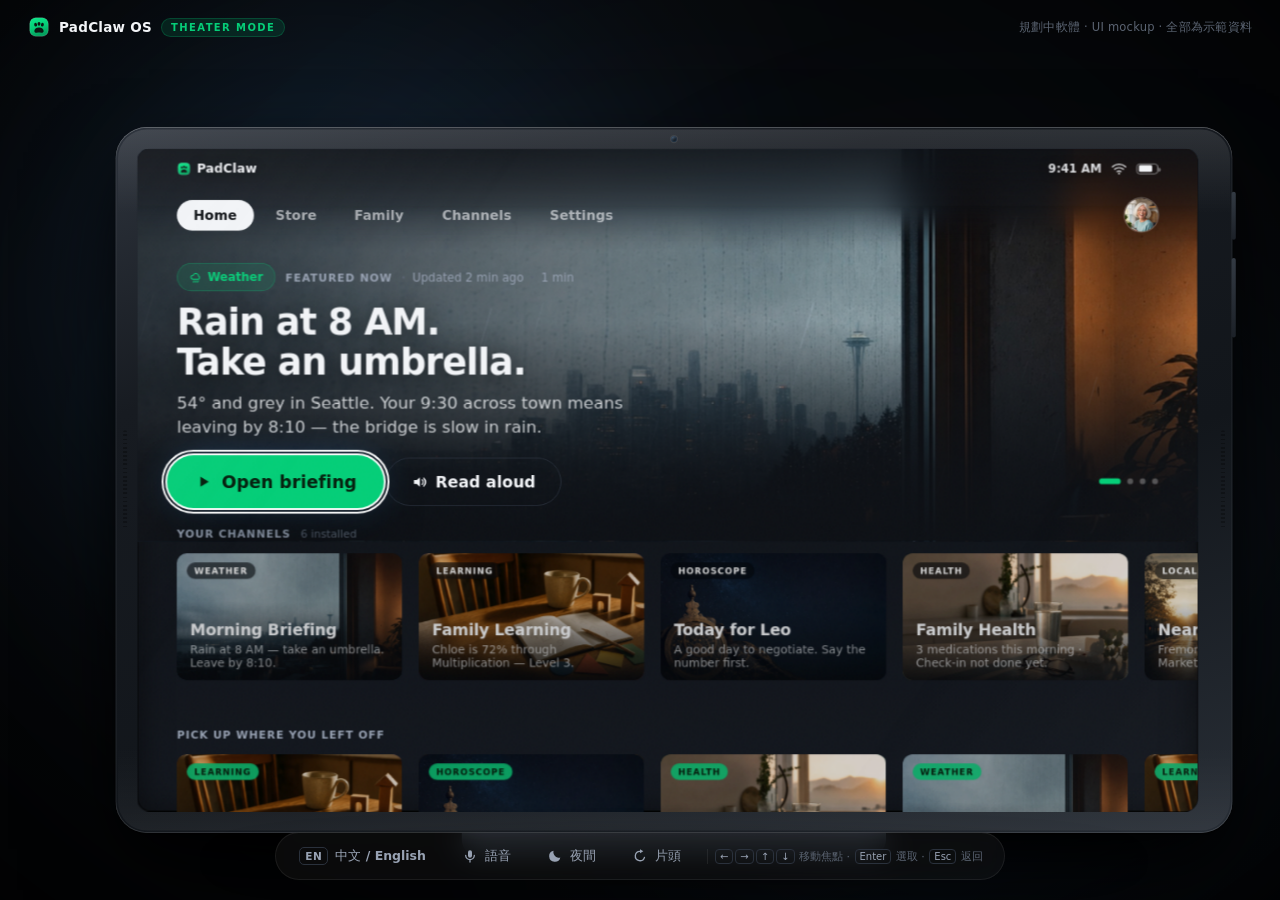
==== theater/index.html @ 5615ad12 "Add PadClaw OS theater-mode interactive demo (theater/) Tablet-framed device UI demo for the campaig" ====
<!DOCTYPE html>
<html lang="zh-Hant">
<head>
<meta charset="utf-8">
<meta name="viewport" content="width=device-width, initial-scale=1">
<title>PadClaw OS — Theater Mode 平板顯示劇院</title>
<meta name="description" content="PadClaw 平板顯示劇院：Netflix / Apple TV 等級的 billboard + shelf 介面示範，含首頁、商城、家庭成員與四大場景頻道。">
<link rel="icon" href="assets/img/padclaw-appicon.svg" type="image/svg+xml">
<link rel="stylesheet" href="assets/css/base.css">
<link rel="stylesheet" href="assets/css/views.css">
</head>
<body>

<!-- ══ 背景舞台：環境光暈隨焦點內容染色（tvOS ambient） ══ -->
<div class="room" id="room" aria-hidden="true">
  <div class="room__glow room__glow--a"></div>
  <div class="room__glow room__glow--b"></div>
  <div class="room__vignette"></div>
</div>

<!-- ══ 外框 HUD：裝置外的展示控制列（不屬於產品 UI） ══ -->
<header class="hud hud--top">
  <div class="hud__brand">
    <img class="mark" src="assets/img/padclaw-mark.svg" width="22" height="22" alt="">
    <span>Pad<b>Claw</b> OS</span>
    <em class="hud__tag">Theater Mode</em>
  </div>
  <p class="hud__note">規劃中軟體 · UI mockup · 全部為示範資料</p>
</header>

<!-- ══ 平板電腦本體 ══ -->
<main class="stage" id="stage">
  <div class="device" id="device">
    <div class="device__shell">
      <div class="device__cam" aria-hidden="true"><i></i></div>

      <div class="screen" id="screen">
        <!-- 內容層 -->
        <div class="view" id="view"></div>

        <!-- 系統 chrome：狀態列 + 毛玻璃 tab 列 -->
        <div class="chrome" id="chrome">
          <div class="statusbar">
            <span class="statusbar__word"><img class="mark" src="assets/img/padclaw-mark.svg" width="17" height="17" alt=""><span>Pad<b>Claw</b></span></span>
            <span class="statusbar__right">
              <span class="statusbar__time">9:41 AM</span>
              <svg viewBox="0 0 20 16" width="18" height="15" aria-hidden="true" class="ic-wifi">
                <path d="M1 5.2a13.5 13.5 0 0 1 18 0" fill="none" stroke="currentColor" stroke-width="1.7" stroke-linecap="round"/>
                <path d="M4.2 8.4a9 9 0 0 1 11.6 0" fill="none" stroke="currentColor" stroke-width="1.7" stroke-linecap="round"/>
                <path d="M7.4 11.6a4.5 4.5 0 0 1 5.2 0" fill="none" stroke="currentColor" stroke-width="1.7" stroke-linecap="round"/>
                <circle cx="10" cy="14.2" r="1.2" fill="currentColor"/>
              </svg>
              <span class="battery"><i style="width:78%"></i></span>
            </span>
          </div>

          <nav class="tabbar" id="tabbar" aria-label="Primary">
            <div class="tabbar__glass"></div>
            <div class="tabbar__items" id="tabbarItems"></div>
            <button class="tabbar__avatar" id="tabAvatar" type="button" data-focusable data-row="nav" title="Barbara"></button>
          </nav>
        </div>

        <!-- 播放中提示 -->
        <div class="nowplaying" id="nowPlaying"></div>

        <!-- 疊層：語音 / 同意閘門 / 開機片頭 -->
        <div class="layer" id="layer"></div>
        <div class="boot" id="boot"></div>

        <!-- 螢幕質感：顆粒 + 玻璃反光 -->
        <div class="screen__grain" aria-hidden="true"></div>
        <div class="screen__gloss" aria-hidden="true"></div>
      </div>

      <div class="device__grille device__grille--l" aria-hidden="true"></div>
      <div class="device__grille device__grille--r" aria-hidden="true"></div>
    </div>
    <div class="device__btn device__btn--power" aria-hidden="true"></div>
    <div class="device__btn device__btn--vol" aria-hidden="true"></div>
    <div class="device__stand" aria-hidden="true"></div>
    <div class="device__shadow" aria-hidden="true"></div>
  </div>
</main>

<!-- ══ 底部遙控列 ══ -->
<footer class="hud hud--bottom">
  <div class="remote">
    <button class="remote__btn" id="btnLang" type="button" title="切換介面語言">
      <span class="remote__key">EN</span><span class="remote__label">中文 / English</span>
    </button>
    <button class="remote__btn" id="btnVoice" type="button" title="語音疊層">
      <svg viewBox="0 0 24 24" width="16" height="16" aria-hidden="true"><path d="M12 3.5a3 3 0 0 1 3 3v5a3 3 0 1 1-6 0v-5a3 3 0 0 1 3-3Z" fill="currentColor"/><path d="M5.5 11a6.5 6.5 0 0 0 13 0M12 17.5V21" fill="none" stroke="currentColor" stroke-width="1.9" stroke-linecap="round"/></svg>
      <span class="remote__label">語音</span>
    </button>
    <button class="remote__btn" id="btnNight" type="button" title="夜間模式">
      <svg viewBox="0 0 24 24" width="16" height="16" aria-hidden="true"><path d="M20 14.2A8.4 8.4 0 0 1 9.8 4 8.5 8.5 0 1 0 20 14.2Z" fill="currentColor"/></svg>
      <span class="remote__label">夜間</span>
    </button>
    <button class="remote__btn" id="btnReplay" type="button" title="重播開機片頭">
      <svg viewBox="0 0 24 24" width="16" height="16" aria-hidden="true"><path d="M12 5a7 7 0 1 0 6.7 9" fill="none" stroke="currentColor" stroke-width="2" stroke-linecap="round"/><path d="M12 1.8 12 8l5-3.1z" fill="currentColor"/></svg>
      <span class="remote__label">片頭</span>
    </button>
    <span class="remote__hint"><kbd>←</kbd><kbd>→</kbd><kbd>↑</kbd><kbd>↓</kbd> 移動焦點 · <kbd>Enter</kbd> 選取 · <kbd>Esc</kbd> 返回</span>
  </div>
</footer>

<script src="assets/js/art.js"></script>
<script src="assets/js/data.js"></script>
<script src="assets/js/app.js"></script>
</body>
</html>
---- theater/assets/css/base.css ----
/* ══════════════════════════════════════════════════════════════
   PadClaw OS — Theater Mode
   base.css：設計 token、裝置外框、系統 chrome、外部 HUD
   Token 來源：padclaw-kickstarter / app-screens.html「設計規範」
   ══════════════════════════════════════════════════════════════ */

:root{
  /* ── Color（規範值，勿隨意改動） ── */
  --bg-a:#0E1116;
  --bg-b:#14181F;
  --surface:#1A1F27;
  --surface-2:#20262F;
  --hairline:rgba(255,255,255,.07);
  --stroke:#2A313C;
  --track:#262D38;

  --accent:#05CE78;
  --accent-press:#04AE66;
  --accent-soft:rgba(5,206,120,.12);

  --text:#F2F4F7;
  --text-2:#98A2B3;
  --text-3:#5B6472;

  /* ── 頻道色（ambient glow 用） ── */
  --ch-weather:#4A8FD4;
  --ch-learning:#B47CF0;
  --ch-horoscope:#E0A94B;
  --ch-health:#05CE78;

  /* ── Shape（8pt 系統） ── */
  --r-card:20px;
  --r-thumb:12px;
  --r-pill:999px;
  --gutter:48px;

  /* ── Motion ── */
  --ease:cubic-bezier(.22,.61,.36,1);
  --focus-scale:1.10;

  /* ── 裝置尺寸 ── */
  --screen-w:1280px;
  --screen-h:800px;
  --bezel:26px;

  --scale:1;
  --ambient:#4A8FD4;
  --dim:1;
}

*,*::before,*::after{box-sizing:border-box;margin:0;padding:0}

html,body{height:100%}
body{
  background:#07090C;
  color:var(--text);
  font-family:"Inter",-apple-system,BlinkMacSystemFont,"Segoe UI",system-ui,
              "PingFang TC","Noto Sans TC","Microsoft JhengHei",sans-serif;
  font-feature-settings:"tnum" 0;
  -webkit-font-smoothing:antialiased;
  display:flex;flex-direction:column;
  overflow:hidden;
}
button{font:inherit;color:inherit;background:none;border:none;cursor:pointer}
ul,ol{list-style:none}
img,svg{display:block;max-width:100%}

/* ══ 房間背景：環境光暈隨焦點內容染色 ══ */
.room{position:fixed;inset:0;z-index:0;pointer-events:none;overflow:hidden}
.room__glow{
  position:absolute;border-radius:50%;filter:blur(120px);
  transition:background 1.2s var(--ease);
}
.room__glow--a{
  left:-14%;top:-24%;width:78vmax;height:78vmax;
  background:radial-gradient(circle,color-mix(in srgb,var(--ambient) 30%,transparent),transparent 62%);
  animation:drift-a 26s ease-in-out infinite;
}
.room__glow--b{
  right:-18%;bottom:-28%;width:82vmax;height:82vmax;
  background:radial-gradient(circle,color-mix(in srgb,var(--ambient) 18%,transparent),transparent 64%);
  animation:drift-b 32s ease-in-out infinite;
}
.room__vignette{
  position:absolute;inset:0;
  background:radial-gradient(ellipse at 50% 45%,transparent 42%,rgba(0,0,0,.72));
}
@keyframes drift-a{0%,100%{transform:translate3d(0,0,0) scale(1)}50%{transform:translate3d(5%,6%,0) scale(1.12)}}
@keyframes drift-b{0%,100%{transform:translate3d(0,0,0) scale(1)}50%{transform:translate3d(-6%,-5%,0) scale(1.1)}}

/* ══ 外部 HUD ══ */
.hud{
  position:relative;z-index:5;flex:0 0 auto;
  display:flex;align-items:center;justify-content:space-between;
  gap:20px;padding:16px 28px;
}
.hud--bottom{justify-content:center;padding-bottom:20px}
.hud__brand{display:flex;align-items:center;gap:9px;font-size:13.5px;font-weight:650;letter-spacing:.02em}
.hud__mark{color:var(--accent)}
.hud__tag{
  font-style:normal;font-size:10px;font-weight:700;letter-spacing:.14em;text-transform:uppercase;
  color:var(--accent);background:var(--accent-soft);
  border:1px solid rgba(5,206,120,.22);border-radius:var(--r-pill);padding:3px 9px;
}
.hud__note{font-size:11.5px;color:var(--text-3);letter-spacing:.02em}

.remote{
  display:flex;align-items:center;gap:8px;flex-wrap:wrap;justify-content:center;
  background:rgba(255,255,255,.04);border:1px solid var(--hairline);
  border-radius:var(--r-pill);padding:7px 9px;backdrop-filter:blur(14px);
}
.remote__btn{
  display:flex;align-items:center;gap:7px;
  padding:7px 14px;border-radius:var(--r-pill);
  font-size:12.5px;font-weight:550;color:var(--text-2);
  transition:background .18s,color .18s;
}
.remote__btn:hover{background:rgba(255,255,255,.08);color:var(--text)}
.remote__btn[aria-pressed="true"]{background:var(--accent-soft);color:var(--accent)}
.remote__key{
  min-width:26px;font-size:10.5px;font-weight:800;letter-spacing:.06em;
  border:1px solid var(--stroke);border-radius:5px;padding:2px 5px;text-align:center;
}
.remote__hint{
  font-size:11px;color:var(--text-3);padding:0 12px 0 6px;
  border-left:1px solid var(--hairline);margin-left:4px;
}
.remote__hint kbd{
  font:inherit;font-size:10px;border:1px solid var(--stroke);border-radius:4px;
  padding:1px 4px;margin:0 1px;color:var(--text-2);
}
@media (max-width:900px){.remote__label,.remote__hint{display:none}}

/* ══ 舞台 + 裝置 ══ */
.stage{
  position:relative;z-index:2;flex:1 1 auto;
  display:grid;place-items:center;min-height:0;
}
.device{
  position:relative;
  width:calc(var(--screen-w) + var(--bezel)*2 + 16px);
  transform:scale(var(--scale));
  transform-origin:center center;
  animation:device-in 1s var(--ease) both;
}
@keyframes device-in{from{opacity:0;transform:scale(calc(var(--scale)*.94)) translateY(18px)}}

.device__shell{
  position:relative;
  padding:var(--bezel);
  border-radius:38px;
  background:
    linear-gradient(160deg,#2E343D 0%,#171B21 26%,#12161B 62%,#282E36 100%);
  box-shadow:
    inset 0 0 0 1px rgba(255,255,255,.10),
    inset 0 1px 0 rgba(255,255,255,.22),
    inset 0 -1px 0 rgba(255,255,255,.06),
    0 2px 2px rgba(0,0,0,.5),
    0 30px 70px -18px rgba(0,0,0,.85),
    0 60px 140px -40px rgba(0,0,0,.9);
}
/* 機身邊緣的鑽石切邊高光 */
.device__shell::before{
  content:"";position:absolute;inset:3px;border-radius:35px;
  background:linear-gradient(180deg,rgba(255,255,255,.10),transparent 12%,transparent 88%,rgba(255,255,255,.05));
  pointer-events:none;
}
.device__cam{position:absolute;top:11px;left:50%;transform:translateX(-50%);display:grid;place-items:center}
.device__cam i{
  width:7px;height:7px;border-radius:50%;
  background:radial-gradient(circle at 34% 30%,#3A4652,#080A0D 62%);
  box-shadow:0 0 0 1.5px rgba(255,255,255,.07), inset 0 0 3px rgba(120,190,255,.5);
}
.device__grille{
  position:absolute;top:50%;transform:translateY(-50%);
  width:5px;height:120px;border-radius:3px;
  background:repeating-linear-gradient(180deg,rgba(0,0,0,.55) 0 2px,transparent 2px 5px);
  opacity:.55;
}
.device__grille--l{left:9px}
.device__grille--r{right:9px}
.device__btn{position:absolute;border-radius:3px;background:linear-gradient(180deg,#333A43,#1C2128)}
.device__btn--power{top:78px;right:-4px;width:5px;height:58px}
.device__btn--vol{top:158px;right:-4px;width:5px;height:96px}
.device__stand{
  position:absolute;left:50%;bottom:-30px;transform:translateX(-50%);
  width:38%;height:30px;border-radius:0 0 22px 22px;
  background:linear-gradient(180deg,#22272F,#12161B);
  box-shadow:0 18px 30px -14px rgba(0,0,0,.9);
}
.device__shadow{
  position:absolute;left:50%;bottom:-64px;transform:translateX(-50%);
  width:86%;height:60px;border-radius:50%;
  background:radial-gradient(ellipse,rgba(0,0,0,.7),transparent 70%);
  filter:blur(18px);
}

/* ══ 螢幕 ══ */
.screen{
  position:relative;
  width:var(--screen-w);height:var(--screen-h);
  border-radius:16px;overflow:hidden;
  background:linear-gradient(180deg,var(--bg-a),var(--bg-b));
  color:var(--text);
  isolation:isolate;
  box-shadow:inset 0 0 0 1px rgba(0,0,0,.9), inset 0 0 40px rgba(0,0,0,.55);
}
.screen__grain{
  position:absolute;inset:0;z-index:60;pointer-events:none;
  opacity:.05;mix-blend-mode:overlay;
  background-image:url("data:image/svg+xml,%3Csvg xmlns='http://www.w3.org/2000/svg' width='160' height='160'%3E%3Cfilter id='n'%3E%3CfeTurbulence type='fractalNoise' baseFrequency='0.9' numOctaves='2'/%3E%3C/filter%3E%3Crect width='160' height='160' filter='url(%23n)' opacity='0.7'/%3E%3C/svg%3E");
}
.screen__gloss{
  position:absolute;inset:0;z-index:61;pointer-events:none;
  background:linear-gradient(126deg,rgba(255,255,255,.055) 0%,transparent 26%,transparent 74%,rgba(255,255,255,.022) 100%);
}
/* 夜間模式：整體降亮、白色偏琥珀、禁用純白 */
body.is-night .screen{filter:brightness(.34) sepia(.28) saturate(.86) hue-rotate(-8deg)}
body.is-night .room{opacity:.35}

/* ══ 系統 chrome ══ */
.chrome{
  position:absolute;inset:0 0 auto 0;z-index:40;
  transition:opacity .4s var(--ease),transform .4s var(--ease);
}
.chrome.is-hidden{opacity:0;transform:translateY(-12px);pointer-events:none}

.statusbar{
  height:48px;display:flex;align-items:center;justify-content:space-between;
  padding:0 var(--gutter);
  font-size:15px;color:var(--text);
  text-shadow:0 1px 12px rgba(0,0,0,.6);
}
.statusbar__word{font-weight:700;letter-spacing:.01em}
.statusbar__right{display:flex;align-items:center;gap:12px;color:rgba(242,244,247,.9)}
.statusbar__time{font-variant-numeric:tabular-nums;font-weight:550;font-size:14px}
.statusbar__time i{font-style:normal;padding:0 3px;animation:breathe 2.6s ease-in-out infinite;opacity:0}
.battery{
  position:relative;width:26px;height:13px;border-radius:4px;
  border:1.4px solid rgba(242,244,247,.55);padding:1.6px;
}
.battery::after{content:"";position:absolute;right:-3.5px;top:4px;width:2px;height:5px;border-radius:0 2px 2px 0;background:rgba(242,244,247,.55)}
.battery i{display:block;height:100%;border-radius:1.6px;background:var(--text)}
@keyframes breathe{0%,100%{opacity:.35}50%{opacity:1}}

/* 毛玻璃 tab 列 */
.tabbar{
  position:relative;height:64px;
  display:flex;align-items:center;justify-content:space-between;
  padding:0 var(--gutter);
}
.tabbar__glass{
  position:absolute;inset:-48px 0 0 0;z-index:-1;
  backdrop-filter:blur(22px) saturate(1.2);
  -webkit-backdrop-filter:blur(22px) saturate(1.2);
  background:linear-gradient(180deg,rgba(14,17,22,.62),rgba(14,17,22,.10));
  mask-image:linear-gradient(180deg,#000 62%,transparent);
}
.tabbar__items{display:flex;align-items:center;gap:6px}
.tab{
  position:relative;padding:9px 20px;border-radius:var(--r-pill);
  font-size:16px;font-weight:600;letter-spacing:.01em;
  color:rgba(242,244,247,.62);
  transition:color .2s,background .2s,transform .2s var(--ease);
}
.tab:hover{color:var(--text)}
.tab.is-active{color:#0B0E12;background:var(--text)}
.tab.is-focused{outline:2px solid #fff;outline-offset:3px;transform:scale(1.05)}
.tabbar__avatar{
  width:40px;height:40px;border-radius:50%;overflow:hidden;
  box-shadow:0 0 0 1.5px rgba(255,255,255,.25);
  transition:transform .2s var(--ease),box-shadow .2s;
}
.tabbar__avatar.is-focused{transform:scale(1.12);box-shadow:0 0 0 2px #fff}
.tabbar__avatar svg{width:100%;height:100%}

/* ══ 疊層（語音 / 同意閘門） ══ */
.layer{position:absolute;inset:0;z-index:50;pointer-events:none}
.layer > *{pointer-events:auto}

.scrim-full{
  position:absolute;inset:0;
  background:rgba(6,8,11,.72);
  backdrop-filter:blur(26px);-webkit-backdrop-filter:blur(26px);
  display:grid;place-items:center;
  animation:fade-in .3s var(--ease) both;
}
@keyframes fade-in{from{opacity:0}}

/* 語音疊層 */
.voice{text-align:center;max-width:820px;padding:0 var(--gutter)}
.voice__label{font-size:13px;font-weight:700;letter-spacing:.14em;text-transform:uppercase;color:var(--accent)}
.voice__text{margin-top:22px;font-size:44px;font-weight:600;line-height:1.28;letter-spacing:-.01em}
.voice__caret{display:inline-block;width:3px;height:.92em;vertical-align:-.1em;margin-left:6px;background:var(--accent);animation:breathe 1s steps(1) infinite}
.voice__wave{display:flex;align-items:flex-end;justify-content:center;gap:6px;height:56px;margin-top:34px}
.voice__wave i{
  width:6px;border-radius:3px;background:var(--accent);
  animation:wave 1.05s ease-in-out infinite;
  box-shadow:0 0 14px rgba(5,206,120,.5);
}
@keyframes wave{0%,100%{height:12%}50%{height:100%}}
.voice__hint{margin-top:30px;font-size:16px;color:var(--text-2)}

/* 同意閘門 */
.gate{
  width:720px;background:var(--surface);border:1px solid var(--hairline);
  border-radius:var(--r-card);padding:40px;
  box-shadow:0 40px 90px -30px rgba(0,0,0,.9);
  animation:pop .42s var(--ease) both;
}
@keyframes pop{from{opacity:0;transform:scale(.94) translateY(14px)}}
.gate__label{font-size:12px;font-weight:700;letter-spacing:.14em;text-transform:uppercase;color:var(--text-2)}
.gate__title{margin-top:12px;font-size:34px;font-weight:640;letter-spacing:-.015em;line-height:1.2}
.gate__rows{margin-top:26px;display:grid;gap:2px;border-radius:14px;overflow:hidden}
.gate__row{display:flex;gap:18px;padding:16px 18px;background:rgba(255,255,255,.035);font-size:19px}
.gate__row b{flex:0 0 132px;color:var(--text-2);font-weight:550;font-size:17px}
.gate__note{
  margin-top:18px;display:flex;align-items:center;gap:10px;
  font-size:17px;color:var(--accent);
}
.gate__actions{margin-top:30px;display:flex;gap:14px}

/* ══ 開機片頭 ══ */
.boot{
  position:absolute;inset:0;z-index:70;
  display:flex;flex-direction:column;align-items:center;justify-content:center;
  background:#06080B;
  animation:boot-out .9s var(--ease) 4.4s both;
}
.boot.is-off{display:none}
.boot__wrap{position:relative;overflow:hidden;padding:10px 26px}
.boot__word{
  font-size:76px;font-weight:200;letter-spacing:.42em;
  animation:boot-word 2.1s var(--ease) both;
}
.boot__sheen{
  position:absolute;inset:0;width:36%;
  background:linear-gradient(90deg,transparent,rgba(255,255,255,.3),transparent);
  animation:boot-sheen 1.7s ease-in-out .9s both;
}
.boot__sub{
  margin-top:26px;text-align:center;font-size:13px;letter-spacing:.44em;
  text-transform:uppercase;color:var(--text-3);
  animation:fade-in .8s ease 1.5s both;
}
.boot__skip{
  position:absolute;bottom:52px;left:0;right:0;text-align:center;
  font-size:11px;letter-spacing:.24em;color:rgba(242,244,247,.22);
  animation:fade-in .8s ease 2.2s both;
}
@keyframes boot-word{from{opacity:0;letter-spacing:.86em;filter:blur(9px)}}
@keyframes boot-sheen{from{transform:translateX(-140%)}to{transform:translateX(420%)}}
@keyframes boot-out{to{opacity:0;visibility:hidden}}

/* ══ 共用元件 ══ */
.btn{
  display:inline-flex;align-items:center;justify-content:center;gap:10px;
  height:64px;padding:0 34px;border-radius:var(--r-pill);
  font-size:21px;font-weight:640;letter-spacing:.005em;
  transition:transform .18s var(--ease),background .18s,box-shadow .18s;
  white-space:nowrap;
}
.btn--primary{
  background:var(--accent);color:#06210F;
  box-shadow:inset 0 1.5px 0 rgba(255,255,255,.34), 0 10px 30px -10px rgba(5,206,120,.7);
}
.btn--primary:hover{background:var(--accent-press)}
.btn--ghost{border:1.5px solid var(--stroke);color:var(--text)}
.btn--ghost:hover{background:rgba(255,255,255,.06)}
.btn--sm{height:48px;padding:0 24px;font-size:17px}
.btn.is-focused{outline:2px solid #fff;outline-offset:4px;transform:scale(1.05)}

.micro{
  font-size:13px;font-weight:700;letter-spacing:.08em;text-transform:uppercase;
  color:var(--text-2);
}
.chip{
  display:inline-flex;align-items:center;gap:7px;
  height:34px;padding:0 14px;border-radius:var(--r-pill);
  border:1px solid var(--hairline);background:rgba(255,255,255,.06);
  font-size:14px;font-weight:550;color:var(--text-2);
  backdrop-filter:blur(10px);
}
.chip--accent{border-color:rgba(5,206,120,.3);background:var(--accent-soft);color:var(--accent)}
.dot{width:8px;height:8px;border-radius:50%;background:var(--accent);box-shadow:0 0 10px 1px rgba(5,206,120,.7);animation:breathe 3s ease-in-out infinite}

/* 進度條：8px 全圓角 · 軌道 #262D38 */
.bar{height:8px;border-radius:var(--r-pill);background:var(--track);overflow:hidden}
.bar i{display:block;height:100%;border-radius:var(--r-pill);background:var(--accent);transition:width .9s var(--ease)}

/* 焦點模型（tvOS）：焦點卡放大 110% + 2px 白色高光邊 + 深柔陰影 */
[data-focusable]{outline:none}
.focusable{
  position:relative;
  transition:transform .26s var(--ease),filter .26s var(--ease),box-shadow .26s var(--ease);
  will-change:transform;
}
.shelf__track:not(:hover) .focusable:not(.is-focused),
.grid--dim .focusable:not(.is-focused){filter:brightness(.84) saturate(.94)}
.focusable.is-focused{
  transform:scale(var(--focus-scale));
  filter:none;z-index:3;
  box-shadow:0 0 0 2px #fff, 0 26px 60px -18px rgba(0,0,0,.9), 0 0 46px -10px color-mix(in srgb,var(--ambient) 60%,transparent);
}

/* 進場動畫 */
.anim-up{animation:anim-up .62s var(--ease) both}
@keyframes anim-up{from{opacity:0;transform:translateY(22px)}}
.anim-fade{animation:fade-in .55s var(--ease) both}

@media (prefers-reduced-motion:reduce){
  *,*::before,*::after{animation-duration:.01ms!important;animation-iteration-count:1!important;transition-duration:.01ms!important}
}

/* ══ 品牌標 ══ */
.mark{flex:0 0 auto}
.hud__brand span b{font-weight:800}
.statusbar__word{display:inline-flex;align-items:center;gap:7px}
.statusbar__word b{font-weight:800}
.boot__icon{
  margin-bottom:34px;border-radius:24px;
  box-shadow:0 22px 50px -16px rgba(5,206,120,.42);
  animation:boot-icon 1.5s var(--ease) both;
}
@keyframes boot-icon{from{opacity:0;transform:scale(.72)}}

/* ══ 頻道動態層：疊在實拍圖之上、scrim 之下 ══ */
.fx{position:absolute;inset:0;pointer-events:none}
.fx__svg{width:100%;height:100%;display:block}
@media (prefers-reduced-motion:reduce){.fx{display:none}}

/* ══ 播放中提示 ══ */
.nowplaying{position:absolute;left:var(--gutter);bottom:26px;z-index:45}
.np{
  display:flex;align-items:center;gap:12px;
  height:48px;padding:0 8px 0 18px;border-radius:var(--r-pill);
  background:rgba(10,13,18,.72);border:1px solid rgba(5,206,120,.32);
  backdrop-filter:blur(18px);-webkit-backdrop-filter:blur(18px);
  box-shadow:0 18px 40px -18px rgba(0,0,0,.9);
  animation:np-in .34s var(--ease) both;
}
@keyframes np-in{from{opacity:0;transform:translateY(12px)}}
.np__wave{display:flex;align-items:center;gap:3px;height:20px}
.np__wave i{
  width:3px;border-radius:2px;background:var(--accent);
  animation:np-wave .78s ease-in-out infinite;
  box-shadow:0 0 8px rgba(5,206,120,.6);
}
@keyframes np-wave{0%,100%{height:5px}50%{height:20px}}
.np__t{font-size:15px;font-weight:600;color:var(--text)}
.np__x{
  width:32px;height:32px;border-radius:50%;display:grid;place-items:center;
  background:rgba(255,255,255,.09);color:var(--text-2);transform:rotate(45deg);
}
.np:hover .np__x{background:rgba(255,255,255,.16);color:var(--text)}

/* 語音疊層的波形：只在真的有聲音時跳動 */
body:not(.is-speaking) .voice__wave i{animation-play-state:paused;height:5px}

/* ══ 片頭 v2:光暈醒來 → 外框描邊 → 掌印逐一亮起 → 字標收攏 + 掃光 ══ */
.boot2__glow{
  position:absolute;left:50%;top:44%;width:560px;height:560px;
  transform:translate(-50%,-50%);border-radius:50%;
  background:radial-gradient(circle,rgba(5,206,120,.22),transparent 62%);
  filter:blur(30px);
  animation:bt-glow 2.6s var(--ease) both;
}
@keyframes bt-glow{from{opacity:0;transform:translate(-50%,-50%) scale(.6)}}

.boot2__mark{margin-bottom:30px;overflow:visible}
.bt-tile{
  stroke-dasharray:1;stroke-dashoffset:1;
  animation:bt-tile 1.15s var(--ease) .18s forwards;
}
@keyframes bt-tile{to{stroke-dashoffset:0}}
.bt-p{
  opacity:0;transform-origin:64px 64px;transform:scale(.4);
  animation:bt-pop .55s cubic-bezier(.34,1.56,.64,1) forwards;
  filter:drop-shadow(0 0 14px rgba(5,206,120,.55));
}
.bt-p1{animation-delay:.9s}
.bt-p2{animation-delay:1.04s}
.bt-p3{animation-delay:1.18s}
.bt-p4{animation-delay:1.34s}
@keyframes bt-pop{to{opacity:1;transform:scale(1)}}

.boot2__word{
  position:relative;overflow:hidden;padding:4px 18px;
  font-size:46px;letter-spacing:-.015em;
  animation:bt-word 1.1s var(--ease) 1.7s both;
}
.boot2__word span{font-weight:300;color:rgba(242,244,247,.92)}
.boot2__word b{font-weight:750}
@keyframes bt-word{from{opacity:0;letter-spacing:.22em;filter:blur(6px);transform:translateY(10px)}}
.boot2__sheen{
  position:absolute;inset:0;width:40%;
  background:linear-gradient(90deg,transparent,rgba(255,255,255,.28),transparent);
  animation:bt-sheen 1.2s ease-in-out 2.55s both;
}
@keyframes bt-sheen{from{transform:translateX(-160%)}to{transform:translateX(360%)}}
.boot2__sub{
  margin-top:18px;font-size:12.5px;letter-spacing:.42em;text-transform:uppercase;
  color:var(--text-3);animation:fade-in .8s ease 2.9s both;
}
---- theater/assets/css/views.css ----
/* ══════════════════════════════════════════════════════════════
   PadClaw OS — Theater Mode
   views.css：首頁 Billboard/Shelf、商城、家庭成員、四大場景頻道
   ══════════════════════════════════════════════════════════════ */

.view{position:absolute;inset:0;z-index:10;overflow:hidden}
.view__inner{position:absolute;inset:0;animation:view-in .62s var(--ease) both}
@keyframes view-in{from{opacity:0;transform:scale(1.02)}}

/* 一般頁面（商城 / 家庭）：chrome 高度 48+64=112 */
.page{position:absolute;inset:0;padding:118px var(--gutter) 0}
.page__head{display:flex;align-items:flex-end;justify-content:space-between;gap:24px}
.h1{font-size:42px;font-weight:640;letter-spacing:-.022em;line-height:1.08}
.h2{font-size:29px;font-weight:620;letter-spacing:-.015em}
.sub{margin-top:8px;font-size:18px;color:var(--text-2);line-height:1.45;max-width:620px}

/* 分段控制（場景 / 技能 / 應用） */
.seg{display:flex;gap:4px;padding:4px;border-radius:var(--r-pill);background:rgba(255,255,255,.06);border:1px solid var(--hairline)}
.seg__btn{
  padding:9px 22px;border-radius:var(--r-pill);
  font-size:16px;font-weight:600;color:var(--text-2);
  transition:background .2s,color .2s,transform .2s var(--ease);
}
.seg__btn:hover{color:var(--text)}
.seg__btn.is-active{background:var(--text);color:#0B0E12}
.seg__btn.is-focused{outline:2px solid #fff;outline-offset:3px;transform:scale(1.06)}

/* ══════════════ Billboard（首頁上 55%） ══════════════ */
.billboard{position:absolute;inset:0 0 auto 0;height:474px;overflow:hidden}
.billboard__art{position:absolute;inset:0;animation:ken 22s ease-in-out infinite alternate}
.billboard__art svg{width:100%;height:100%;display:block}
@keyframes ken{from{transform:scale(1.04) translate3d(0,0,0)}to{transform:scale(1.13) translate3d(-1.4%,-1%,0)}}
.billboard__scrim{
  position:absolute;inset:0;
  background:
    linear-gradient(180deg,rgba(14,17,22,.72) 0%,transparent 26%,transparent 44%,rgba(14,17,22,.86) 82%,var(--bg-a) 100%),
    linear-gradient(90deg,rgba(14,17,22,.78) 0%,rgba(14,17,22,.28) 42%,transparent 68%);
}
.billboard__body{position:absolute;left:var(--gutter);top:138px;width:648px}
.billboard__label{display:flex;align-items:center;gap:12px;flex-wrap:wrap;min-height:34px}
.billboard__title{
  margin-top:14px;font-size:44px;font-weight:640;letter-spacing:-.026em;line-height:1.08;
  text-shadow:0 2px 30px rgba(0,0,0,.6);
}
.billboard__desc{margin-top:12px;font-size:20px;line-height:1.44;color:rgba(242,244,247,.82);max-width:560px}
.billboard__meta{display:flex;align-items:center;gap:9px;font-size:14px;color:var(--text-2)}
.billboard__meta i{width:3px;height:3px;border-radius:50%;background:var(--text-3);font-style:normal}
.billboard__actions{margin-top:22px;display:flex;gap:14px}
.billboard__actions .btn{height:58px;font-size:19px;padding:0 30px}

/* Billboard 分頁點 */
.billboard__dots{position:absolute;right:var(--gutter);top:398px;display:flex;gap:8px}
.bdot{width:7px;height:7px;border-radius:var(--r-pill);background:rgba(255,255,255,.28);transition:all .3s var(--ease)}
.bdot.is-on{width:26px;background:var(--accent)}

/* ══════════════ Shelf（橫向卡列） ══════════════ */
.shelves{
  position:absolute;left:0;right:0;bottom:0;top:458px;
  overflow-y:auto;overflow-x:hidden;scrollbar-width:none;scroll-behavior:smooth;
  padding-bottom:20px;
}
.shelves::-webkit-scrollbar{display:none}
.shelf{margin-bottom:6px}
.shelf__label{
  display:flex;align-items:baseline;gap:12px;
  padding:0 var(--gutter);
}
.shelf__label .micro{font-size:13px}
.shelf__more{font-size:13px;color:var(--text-3)}
.shelf__track{
  display:flex;gap:20px;
  padding:16px var(--gutter) 26px;
  overflow-x:auto;overflow-y:visible;
  scrollbar-width:none;scroll-behavior:smooth;
}
.shelf__track::-webkit-scrollbar{display:none}

/* 橫式頻道卡（16:9） */
.card{position:relative;flex:0 0 auto;border-radius:var(--r-thumb);overflow:hidden;cursor:pointer;background:var(--surface)}
.card--wide{width:272px;height:153px}
.card--wideL{width:336px;height:189px}
.card__art{position:absolute;inset:0}
.card__art svg{width:100%;height:100%}
.card__scrim{position:absolute;inset:0;background:linear-gradient(180deg,transparent 38%,rgba(6,9,13,.9))}
.card__body{position:absolute;left:16px;right:16px;bottom:13px}
.card__title{font-size:19px;font-weight:640;letter-spacing:-.01em;line-height:1.2}
.card__sub{margin-top:4px;font-size:14px;color:rgba(242,244,247,.66)}
.card__pill{
  position:absolute;top:11px;left:12px;
  font-size:10.5px;font-weight:800;letter-spacing:.1em;text-transform:uppercase;
  padding:4px 9px;border-radius:var(--r-pill);
  background:rgba(6,9,13,.62);backdrop-filter:blur(8px);color:#fff;
}
.card__pill--live{background:rgba(5,206,120,.9);color:#06210F}
.card__bar{position:absolute;left:16px;right:16px;bottom:0;height:4px}
.card--locked .card__art{filter:grayscale(.55) brightness(.6)}

/* 焦點卡下方浮現的 metadata（規範：焦點卡下方出現說明＋綠色底線） */
.shelf__caption{
  padding:0 var(--gutter);min-height:26px;
  font-size:15px;color:var(--text-2);
  display:flex;align-items:center;gap:10px;
  transition:opacity .25s var(--ease);
}
.shelf__caption b{color:var(--text);font-weight:600}
.shelf__caption s{width:26px;height:2px;background:var(--accent);border-radius:2px;text-decoration:none}

/* ══════════════ 商城 ══════════════ */
.store__body{
  position:absolute;inset:228px 0 0 0;
  overflow-y:auto;overflow-x:hidden;scrollbar-width:none;scroll-behavior:smooth;padding-bottom:28px;
}
.store__body::-webkit-scrollbar{display:none}
.store__body .shelf__track{padding-top:14px;padding-bottom:20px}
.store__body .shelf__caption{min-height:22px}
.grid{
  display:grid;grid-template-columns:repeat(4,1fr);gap:22px;
  padding:14px var(--gutter) 0;
}
.item{
  position:relative;border-radius:var(--r-card);overflow:hidden;
  background:var(--surface);border:1px solid var(--hairline);cursor:pointer;
  display:flex;flex-direction:column;height:296px;
}
.item__art{position:relative;height:128px;flex:0 0 auto}
.item__art svg{width:100%;height:100%}
.item__art::after{content:"";position:absolute;inset:0;background:linear-gradient(180deg,transparent 55%,rgba(26,31,39,.95))}
.item__ico{
  position:absolute;left:16px;bottom:-24px;width:56px;height:56px;border-radius:16px;
  background:var(--surface-2);border:1px solid var(--hairline);
  display:grid;place-items:center;z-index:2;
  box-shadow:0 10px 24px -10px rgba(0,0,0,.8);
}
.item__body{flex:1;min-height:0;padding:26px 16px 12px;display:flex;flex-direction:column;overflow:hidden}
.item__title{font-size:17.5px;font-weight:640;letter-spacing:-.01em}
.item__desc{
  margin-top:5px;font-size:13.5px;line-height:1.4;color:var(--text-2);flex:1;min-height:0;
  display:-webkit-box;-webkit-line-clamp:2;-webkit-box-orient:vertical;overflow:hidden;
}
.item__foot{display:flex;align-items:center;justify-content:space-between;gap:10px;margin-top:9px}
.item__meta{font-size:12px;color:var(--text-3);display:flex;align-items:center;gap:6px}
.get{
  height:34px;padding:0 16px;border-radius:var(--r-pill);
  font-size:14px;font-weight:700;letter-spacing:.02em;
  background:rgba(255,255,255,.10);color:var(--text);
  transition:background .2s,color .2s;
}
.get--free{background:var(--accent);color:#06210F}
.get--owned{background:transparent;border:1.5px solid var(--stroke);color:var(--text-2)}
.stars{display:inline-flex;gap:2px;color:var(--accent)}

/* ══════════════ 家庭成員 ══════════════ */
.people{display:flex;gap:20px;padding:26px var(--gutter) 16px;overflow:visible}
.person{
  position:relative;flex:0 0 auto;width:172px;height:214px;
  border-radius:var(--r-card);overflow:hidden;cursor:pointer;
  background:linear-gradient(180deg,var(--surface-2),var(--surface));
  border:1px solid var(--hairline);
}
.person__art{position:absolute;inset:0}
.person__art svg{width:100%;height:100%}

/* 人像照片：一律 cover，object-position 由 JS 依情境給（讓臉落在視覺中心） */
.face,.face-fb{display:block;width:100%;height:100%;object-fit:cover}
.face-fb svg{width:100%;height:100%}
/* 生活感人像是環境照，臉在畫面上三分之一：直卡再推近一點，臉才夠大 */
.person__art .face{filter:saturate(.96) contrast(1.02);transform:scale(1.22);transform-origin:center 20%}
.detail__ava .face{transform:scale(1.15);transform-origin:center 22%}
.tabbar__avatar .face{transform:scale(1.2);transform-origin:center 22%}
.person__scrim{
  position:absolute;inset:0;
  background:linear-gradient(180deg,rgba(10,13,17,.28) 0%,transparent 30%,
             rgba(8,11,15,.5) 58%,rgba(8,11,15,.9) 80%,rgba(6,9,12,.97) 100%);
}
.person__body{position:absolute;left:14px;right:14px;bottom:13px}
.person__name{font-size:19px;font-weight:640}
.person__role{margin-top:3px;font-size:13.5px;color:var(--text-2)}
.person__dot{position:absolute;top:12px;right:12px;display:flex;align-items:center;gap:6px}
.person.is-on{border-color:rgba(5,206,120,.42)}

.detail{
  margin:20px var(--gutter) 0;height:222px;
  border-radius:var(--r-card);border:1px solid var(--hairline);background:var(--surface);
  display:grid;grid-template-columns:300px 1fr 300px;
  animation:fade-in .4s var(--ease) both;overflow:hidden;
}
.detail__col{padding:22px 24px}
.detail__col + .detail__col{border-left:1px solid var(--hairline)}
.detail__who{display:flex;align-items:center;gap:14px}
.detail__ava{width:64px;height:64px;border-radius:50%;overflow:hidden;box-shadow:0 0 0 1.5px var(--hairline);flex:0 0 auto}
.detail__name{display:block;font-size:24px;font-weight:640;letter-spacing:-.01em}
.detail__role{display:block;margin-top:3px;font-size:15px;color:var(--text-2)}
.detail__line{margin-top:16px;font-size:17px;line-height:1.5;color:rgba(242,244,247,.82)}
.seelist{margin-top:12px;display:grid;gap:7px}
.seelist li{display:flex;align-items:center;gap:10px;font-size:16px;color:rgba(242,244,247,.84)}
.seelist li.no{color:var(--text-3)}
.seelist svg{flex:0 0 auto}
.detail__acts{margin-top:16px;display:grid;gap:9px}
.mini{
  display:flex;align-items:center;justify-content:space-between;gap:10px;
  height:44px;padding:0 16px;border-radius:12px;
  background:rgba(255,255,255,.05);border:1px solid var(--hairline);
  font-size:15px;font-weight:550;color:rgba(242,244,247,.86);
  transition:background .2s;
}
.mini:hover{background:rgba(255,255,255,.09)}
.mini.is-focused{outline:2px solid #fff;outline-offset:3px}

/* ══════════════ 場景頻道：共用 ══════════════ */
.chan{position:absolute;inset:0}
.chan__art{position:absolute;inset:0;animation:ken 26s ease-in-out infinite alternate}
.chan__art svg{width:100%;height:100%}
.chan__scrim{position:absolute;inset:0}
.chan__body{position:absolute;inset:176px var(--gutter) 40px}

/* 頻道子導覽（毛玻璃 sub-rail） */
.subrail{
  position:absolute;top:112px;left:var(--gutter);right:var(--gutter);z-index:41;
  display:flex;align-items:center;gap:6px;
}
.subrail__btn{
  padding:7px 16px;border-radius:var(--r-pill);
  font-size:14.5px;font-weight:600;color:rgba(242,244,247,.6);
  background:rgba(255,255,255,.06);border:1px solid var(--hairline);
  backdrop-filter:blur(14px);
  transition:all .2s var(--ease);
}
.subrail__btn:hover{color:var(--text);background:rgba(255,255,255,.12)}
.subrail__btn.is-active{color:#0B0E12;background:rgba(242,244,247,.94);border-color:transparent}
.subrail__btn.is-focused{outline:2px solid #fff;outline-offset:3px;transform:scale(1.06)}

/* 毛玻璃卡（規範：20% 透明度＋hairline 邊框） */
.glass{
  /* 深色霜面玻璃：壓在亮圖上也讀得到（規範要求本文 ≥ 7:1） */
  background:linear-gradient(180deg,rgba(16,20,26,.5),rgba(10,13,18,.6));
  border:1px solid rgba(255,255,255,.15);
  box-shadow:inset 0 1px 0 rgba(255,255,255,.1), 0 20px 44px -22px rgba(0,0,0,.8);
  border-radius:var(--r-card);
  backdrop-filter:blur(20px) saturate(1.2);
  -webkit-backdrop-filter:blur(20px) saturate(1.2);
}

/* ── 天氣：Morning Briefing ── */
.wx{position:absolute;inset:176px var(--gutter) 36px}
.wx__temp{
  font-size:176px;font-weight:150;line-height:.86;letter-spacing:-.05em;
  font-variant-numeric:tabular-nums;
  text-shadow:0 6px 60px rgba(0,0,0,.5);
}
.wx__temp sup{font-size:.34em;font-weight:300;vertical-align:super;letter-spacing:0}
.wx__place{margin-top:14px;font-size:24px;font-weight:550;color:rgba(242,244,247,.9)}
.wx__meta{margin-top:6px;font-size:17px;color:var(--text-2)}
.wx__act{margin-top:26px;padding:20px 24px;width:492px;display:flex;gap:16px;align-items:center}
.wx__act svg{flex:0 0 auto}
.wx__act b{display:block;font-size:23px;font-weight:640;letter-spacing:-.01em}
.wx__act span{display:block;margin-top:3px;font-size:16px;color:rgba(242,244,247,.72)}
.wx__side{position:absolute;right:0;top:0;width:326px;display:grid;gap:14px}
.wx__mini{padding:18px 20px}
.wx__mini .micro{font-size:12px}
.wx__mini b{display:block;margin-top:8px;font-size:26px;font-weight:620;letter-spacing:-.015em}
.wx__mini span{display:block;margin-top:4px;font-size:15px;color:rgba(242,244,247,.7)}
.wx__hours{position:absolute;left:0;right:0;bottom:0;display:flex;padding:14px 8px;gap:0}
.hour{flex:1;text-align:center;padding:8px 0 12px;position:relative;border-radius:12px}
.hour__t{font-size:14px;font-weight:600;color:rgba(242,244,247,.62)}
.hour__i{margin:9px auto 8px}
.hour__v{font-size:20px;font-weight:600;font-variant-numeric:tabular-nums}
.hour.is-now .hour__t{color:var(--text)}
.hour.is-now::after{content:"";position:absolute;left:26%;right:26%;bottom:2px;height:3px;border-radius:2px;background:var(--accent);box-shadow:0 0 12px rgba(5,206,120,.8)}

/* ── 命理：Today for Leo ── */
.ho{position:absolute;inset:0}
.ho__panel{position:absolute;right:0;top:0;bottom:0;width:548px;padding:176px 48px 40px 40px;
  background:linear-gradient(90deg,transparent,rgba(8,10,14,.86) 22%,rgba(8,10,14,.95));}
.ho__meta{display:flex;align-items:center;gap:10px;font-size:14px;color:var(--text-2)}
.ho__title{margin-top:12px;font-size:44px;font-weight:620;letter-spacing:-.024em;line-height:1.08}
.ho__cards{margin-top:22px;display:grid;gap:12px}
.hocard{padding:16px 18px;display:flex;align-items:center;gap:16px}
.hocard__k{flex:1}
.hocard__k b{display:block;font-size:12px;font-weight:700;letter-spacing:.12em;text-transform:uppercase;color:var(--text-2)}
.hocard__k span{display:block;margin-top:5px;font-size:17.5px;line-height:1.36;color:rgba(242,244,247,.9)}
.energy{display:flex;gap:3px;flex:0 0 auto}
.energy i{width:9px;height:9px;border-radius:50%;background:rgba(255,255,255,.18)}
.energy i.on{background:var(--ch-horoscope);box-shadow:0 0 9px rgba(224,169,75,.7)}
.ho__actions{margin-top:24px;display:flex;gap:12px}

/* ── 學習：Subject Picker ── */
.le{position:absolute;inset:0}
.le__top{position:absolute;left:var(--gutter);right:var(--gutter);top:176px;display:flex;align-items:center;justify-content:space-between}
.le__cont{position:absolute;left:var(--gutter);top:220px;width:582px}
.le__cont .micro{color:var(--accent)}
.le__cont h3{margin-top:10px;font-size:37px;font-weight:640;letter-spacing:-.022em;line-height:1.1}
.le__cont p{margin-top:9px;font-size:18px;line-height:1.44;color:rgba(242,244,247,.78)}
.le__prog{margin-top:16px;display:flex;align-items:center;gap:14px}
.le__prog .bar{flex:1}
.le__prog span{font-size:16px;font-weight:600;color:var(--text-2);font-variant-numeric:tabular-nums}
.le__actions{margin-top:20px;display:flex;gap:12px}
.le__actions .btn{height:54px;font-size:19px;padding:0 28px}
.le__shelf{position:absolute;left:0;right:0;bottom:18px}
.le__shelf .shelf__track{padding-top:12px;padding-bottom:18px}
.le__shelf .shelf__caption{min-height:22px}
.subj{
  position:relative;flex:0 0 auto;width:168px;height:206px;border-radius:var(--r-thumb);
  overflow:hidden;cursor:pointer;background:var(--surface);
}
.subj__art{position:absolute;inset:0}
.subj__art svg{width:100%;height:100%}
.subj__scrim{position:absolute;inset:0;background:linear-gradient(180deg,transparent 40%,rgba(6,9,13,.92))}
.subj__body{position:absolute;left:14px;right:14px;bottom:12px}
.subj__body b{font-size:18px;font-weight:640}
.subj__body .bar{margin-top:9px}
.subj__body span{display:block;margin-top:6px;font-size:13px;color:rgba(242,244,247,.62);font-variant-numeric:tabular-nums}

/* ── 健康：Morning Medications ── */
.he{position:absolute;inset:176px var(--gutter) 36px;display:grid;grid-template-columns:1fr 372px;gap:26px}
.he__tabs{display:flex;gap:6px;margin-bottom:20px}
.he__list{display:grid;gap:14px;align-content:start}
.med{
  display:flex;align-items:center;gap:20px;padding:20px 24px;
  border-radius:var(--r-card);background:var(--surface);border:1px solid var(--hairline);
  cursor:pointer;transition:background .2s,border-color .2s;
}
.med:hover{background:var(--surface-2)}
.box{
  flex:0 0 auto;width:58px;height:58px;border-radius:16px;
  border:3px solid var(--stroke);display:grid;place-items:center;
  transition:background .22s var(--ease),border-color .22s;
}
.med.is-done .box{background:var(--accent);border-color:var(--accent)}
.med.is-done .box svg{opacity:1;transform:scale(1)}
.box svg{opacity:0;transform:scale(.5);transition:all .28s var(--ease)}
.med__k{flex:1}
.med__k b{display:block;font-size:27px;font-weight:620;letter-spacing:-.012em}
.med__k span{display:block;margin-top:4px;font-size:19px;color:var(--text-2)}
.med.is-done .med__k b{color:var(--text-2)}
.med__t{font-size:19px;font-weight:600;color:var(--text-2);font-variant-numeric:tabular-nums}

/* 這一週：把「連續簽到」變成看得見的一條線 */
.week{margin-top:20px;padding:20px 22px;border-radius:var(--r-card);background:var(--surface);border:1px solid var(--hairline)}
.week__head{display:flex;align-items:baseline;justify-content:space-between;gap:16px}
.week__note{font-size:15px;color:var(--text-2)}
.week__days{margin-top:14px;display:grid;grid-template-columns:repeat(7,1fr);gap:10px}
.day{display:flex;flex-direction:column;align-items:center;gap:8px}
.day__mark{
  width:100%;height:52px;border-radius:14px;display:grid;place-items:center;
  border:2px solid var(--track);color:transparent;
}
.day.is-ok .day__mark{background:var(--accent);border-color:var(--accent);color:#06210F}
.day.is-today .day__mark{border-color:var(--accent);border-style:dashed;color:var(--accent)}
.day.is-today.is-ok .day__mark{border-style:solid}
.day__d{font-size:14px;font-weight:600;color:var(--text-2)}
.day.is-today .day__d{color:var(--accent)}

.he__side{display:grid;gap:14px;align-content:start}
.checkin{
  border-radius:var(--r-card);padding:26px 24px;text-align:center;
  background:linear-gradient(180deg,rgba(5,206,120,.14),rgba(5,206,120,.05));
  border:1px solid rgba(5,206,120,.3);
}
.checkin__note{font-size:16px;color:rgba(242,244,247,.8)}
.checkin__btn{
  margin-top:16px;width:100%;height:132px;border-radius:24px;
  background:var(--accent);color:#06210F;
  font-size:34px;font-weight:700;letter-spacing:-.015em;
  box-shadow:inset 0 2px 0 rgba(255,255,255,.34),0 16px 40px -14px rgba(5,206,120,.8);
  transition:transform .2s var(--ease),background .2s;
}
.checkin__btn:hover{background:var(--accent-press)}
.checkin__btn.is-focused{outline:3px solid #fff;outline-offset:5px;transform:scale(1.03)}
.checkin__btn.is-done{background:rgba(5,206,120,.16);color:var(--accent);box-shadow:none;font-size:28px}
.checkin__sub{margin-top:14px;font-size:16px;color:var(--text-2);text-decoration:underline;text-underline-offset:3px}
.nextup{padding:20px 22px;border-radius:var(--r-card);background:var(--surface);border:1px solid var(--hairline)}
.nextup b{display:block;margin-top:9px;font-size:22px;font-weight:620;letter-spacing:-.01em}
.nextup span{display:block;margin-top:5px;font-size:16px;color:var(--text-2)}

/* ── 場景總覽 ── */
.ovw{position:absolute;inset:168px var(--gutter) 30px}
.ovw__grid{margin-top:20px;display:grid;grid-template-columns:repeat(3,1fr);gap:18px}
.ovcard{
  position:relative;height:196px;border-radius:var(--r-card);overflow:hidden;cursor:pointer;background:var(--surface);
}
.ovcard__art{position:absolute;inset:0}
.ovcard__art svg{width:100%;height:100%}
.ovcard__scrim{position:absolute;inset:0;background:linear-gradient(180deg,rgba(8,11,15,.2) 0%,transparent 26%,rgba(8,11,15,.62) 58%,rgba(8,11,15,.94) 100%)}
.ovcard__body{position:absolute;left:20px;right:20px;top:0;bottom:0;display:flex;flex-direction:column;justify-content:flex-end;padding-bottom:16px}
.ovcard__body h3{margin-top:9px;font-size:21px;font-weight:640;letter-spacing:-.016em}
.ovcard__body p{margin-top:5px;font-size:13.5px;line-height:1.42;color:rgba(242,244,247,.74)}
.ovcard__body .chip{display:none}

/* ══════════════ 設定：使用額度 + 細節設定 ══════════════ */
.set{position:absolute;inset:224px 0 0 0}
.set__cols{display:grid;grid-template-columns:1fr 372px;gap:22px;padding:0 var(--gutter)}
.set__side{display:grid;gap:18px;align-content:start}

.setcard{
  padding:22px 24px;border-radius:var(--r-card);
  background:var(--surface);border:1px solid var(--hairline);
}
.setcard--hero{display:grid;gap:26px;align-content:start}
.setcard__head{display:flex;align-items:center;gap:12px;margin-bottom:14px}
.setcard__ico{
  width:38px;height:38px;border-radius:11px;display:grid;place-items:center;flex:0 0 auto;
  background:var(--accent-soft);color:var(--accent);border:1px solid rgba(5,206,120,.2);
}
.setcard__head h3{font-size:20px;font-weight:640;letter-spacing:-.012em}

/* 方案 */
.plan{display:flex;align-items:flex-start;justify-content:space-between;gap:20px}
.plan__name{margin-top:9px;font-size:27px;font-weight:640;letter-spacing:-.016em}
.plan__price{margin-top:5px;font-size:17px;color:var(--text-2)}

/* 額度條 */
.quota__head{display:flex;align-items:baseline;justify-content:space-between;margin-bottom:11px}
.quota__n{font-size:17px;color:var(--text-2);font-variant-numeric:tabular-nums}
.quota__n b{font-size:26px;font-weight:640;color:var(--text);margin-right:4px}
.quota__note{margin-top:11px;font-size:15.5px;color:var(--text-2);line-height:1.45}

/* 推理發生在哪裡 */
.split__bar{display:flex;gap:3px;height:14px;margin:11px 0 16px}
.split__bar i{border-radius:var(--r-pill);transition:width .8s var(--ease)}
.split__key{display:grid;gap:12px}
.split__key li{display:flex;align-items:flex-start;gap:12px}
.split__dot{width:10px;height:10px;border-radius:3px;margin-top:6px;flex:0 0 auto}
.split__k{flex:1}
.split__k b{display:block;font-size:17px;font-weight:600}
.split__k span{display:block;margin-top:2px;font-size:14.5px;color:var(--text-2)}
.split__v{font-size:18px;font-weight:640;color:var(--text-2);font-variant-numeric:tabular-nums}

/* 各頻道用量 */
.bych{margin-top:14px;display:grid;gap:11px}
.bych li{display:grid;grid-template-columns:82px 1fr 44px;align-items:center;gap:12px;font-size:15px}
.bych__bar{height:9px;border-radius:var(--r-pill);background:var(--track);overflow:hidden}
.bych__bar i{display:block;height:100%;border-radius:var(--r-pill)}
.bych__v{text-align:right;color:var(--text-2);font-variant-numeric:tabular-nums}

.meter + .meter{margin-top:16px}
.meter__row{display:flex;justify-content:space-between;font-size:15px;margin-bottom:8px}
.meter__v{color:var(--text-2);font-variant-numeric:tabular-nums}

/* 細節設定 */
.set__scroll{
  position:absolute;inset:0;overflow-y:auto;overflow-x:hidden;
  scrollbar-width:none;scroll-behavior:smooth;padding:0 var(--gutter) 34px;
}
.set__scroll::-webkit-scrollbar{display:none}
.set__grid{display:grid;grid-template-columns:1fr 1fr;gap:22px;align-items:start}

.rows{display:grid;gap:2px}
.row{
  display:flex;align-items:center;gap:14px;
  padding:14px 14px;border-radius:14px;cursor:pointer;
  background:rgba(255,255,255,.03);
  transition:background .18s;
}
.row:hover{background:rgba(255,255,255,.07)}
.row.is-focused{outline:2px solid #fff;outline-offset:2px;background:rgba(255,255,255,.09)}
.row__k{flex:1;min-width:0}
.row__k b{display:block;font-size:16.5px;font-weight:600;line-height:1.3}
.row__k span{display:block;margin-top:3px;font-size:14px;color:var(--text-2);line-height:1.35}
.row__lock{color:var(--text-3);flex:0 0 auto}
.row__v{font-size:15px;color:var(--text-2);text-align:right}
.row--info{cursor:default;background:transparent;padding:9px 14px}
.row--info:hover{background:transparent}
.rows--plain{gap:0}

/* 開關 */
.sw{
  width:52px;height:31px;border-radius:var(--r-pill);flex:0 0 auto;
  background:var(--track);border:1px solid var(--hairline);
  display:flex;align-items:center;padding:2.5px;
  transition:background .22s var(--ease),border-color .22s;
}
.sw i{
  width:24px;height:24px;border-radius:50%;background:#8A94A3;
  transition:transform .22s var(--ease),background .22s;
}
.sw.is-on{background:var(--accent);border-color:var(--accent)}
.sw.is-on i{transform:translateX(21px);background:#fff}

/* 危險區 */
.danger{
  margin-top:16px;width:100%;display:flex;align-items:center;gap:16px;text-align:left;
  padding:16px;border-radius:14px;
  background:rgba(240,114,143,.07);border:1px solid rgba(240,114,143,.22);
  transition:background .18s;
}
.danger:hover{background:rgba(240,114,143,.12)}
.danger.is-focused{outline:2px solid #fff;outline-offset:2px}
.danger .row__k b{color:#F0728F}
.danger__btn{
  flex:0 0 auto;height:38px;padding:0 18px;border-radius:var(--r-pill);
  display:grid;place-items:center;font-size:14.5px;font-weight:650;
  border:1.5px solid rgba(240,114,143,.5);color:#F0728F;
}

/* 最近的請求 */
.recent__list{margin-top:12px;display:grid;gap:2px}
.recent__list li{
  display:grid;grid-template-columns:46px 8px 1fr auto;align-items:center;gap:12px;
  padding:10px 12px;border-radius:11px;background:rgba(255,255,255,.03);font-size:15px;
}
.recent__t{color:var(--text-3);font-variant-numeric:tabular-nums;font-size:14px}
.recent__c{width:8px;height:8px;border-radius:3px}
.recent__w{color:rgba(242,244,247,.86);overflow:hidden;text-overflow:ellipsis;white-space:nowrap}
.recent__where{
  font-size:12.5px;font-weight:650;color:#9AB6D8;
  background:rgba(74,143,212,.14);border-radius:var(--r-pill);padding:3px 10px;white-space:nowrap;
}
.recent__where.is-local{color:var(--accent);background:var(--accent-soft)}

/* ══ 藝術圖層：SVG 打底 + 實拍圖淡入 ══ */
.art{position:absolute;inset:0}
.art__svg{position:absolute;inset:0}
.art__svg svg{width:100%;height:100%}
.art__img{
  position:absolute;inset:0;width:100%;height:100%;object-fit:cover;
  opacity:0;transition:opacity .6s var(--ease);
}
.art__img.is-on{opacity:1}

/* 頻道內容一律在動態層與 scrim 之上 */
.wx,.ho,.le,.he,.ovw,.subrail{z-index:3}
.chan > .fx{opacity:.6}
.billboard .fx{opacity:.5}

/* ══════════════ 在地新聞 ══════════════ */
.nw{position:absolute;inset:168px var(--gutter) 24px;z-index:3;display:flex;flex-direction:column}
.nw__head{display:flex;align-items:flex-end;justify-content:space-between;gap:24px}
.nw__title{margin-top:8px;font-size:34px;font-weight:640;letter-spacing:-.024em;line-height:1.08}
.nw__why{margin-top:7px;font-size:16px;line-height:1.45;color:rgba(242,244,247,.78);max-width:600px}
.nw__list{margin-top:18px;display:grid;gap:11px;flex:1;align-content:start}
.nwcard{display:flex;gap:18px;padding:14px 20px;cursor:pointer}
.nwcard__n{
  flex:0 0 auto;width:34px;height:34px;border-radius:50%;
  display:grid;place-items:center;font-size:16px;font-weight:700;
  background:rgba(255,255,255,.09);color:rgba(242,244,247,.7);
}
.nwcard__k{flex:1;min-width:0}
.nwcard__tag{
  display:inline-flex;align-items:center;gap:6px;
  font-size:11.5px;font-weight:700;letter-spacing:.08em;text-transform:uppercase;
  padding:3px 10px;border-radius:var(--r-pill);border:1px solid;
}
.nwcard__k b{display:block;margin-top:7px;font-size:21px;font-weight:640;letter-spacing:-.014em;line-height:1.22}
.nwcard__s{display:block;margin-top:5px;font-size:15.5px;line-height:1.42;color:rgba(242,244,247,.8)}
.nwcard__src{display:block;margin-top:6px;font-size:12.5px;color:var(--text-3)}
.nw__foot{margin-top:10px;display:flex;align-items:center;gap:8px;font-size:13.5px;color:var(--text-3)}

/* ══════════════ Kickstarter 創始贊助者特權 ══════════════ */
.founder{
  padding:22px 24px;border-radius:18px;
  background:
    radial-gradient(120% 140% at 88% -10%,rgba(5,206,120,.2),transparent 58%),
    linear-gradient(180deg,rgba(5,206,120,.11),rgba(5,206,120,.04));
  border:1px solid rgba(5,206,120,.3);
}
.founder__top{display:flex;align-items:center;justify-content:space-between;gap:16px}
.founder__until{font-size:14px;font-weight:600;color:var(--accent)}
.founder__title{margin-top:14px;font-size:28px;font-weight:640;letter-spacing:-.018em;line-height:1.15}
.founder__body{margin-top:9px;font-size:16px;line-height:1.5;color:rgba(242,244,247,.8)}
.founder__months{margin-top:18px;display:grid;grid-template-columns:repeat(6,1fr);gap:8px}
.mo{
  display:flex;flex-direction:column;align-items:center;gap:6px;
}
.mo i{
  display:block;width:100%;height:10px;border-radius:var(--r-pill);
  background:var(--accent);box-shadow:0 0 12px -2px rgba(5,206,120,.7);
}
.mo.is-used i{background:var(--track);box-shadow:none}
.mo span{font-size:12px;color:var(--text-3);font-variant-numeric:tabular-nums}
.mo:not(.is-used) span{color:var(--accent)}
.founder__left{margin-top:14px;display:flex;align-items:center;gap:12px;font-size:15px;color:var(--text-2)}
.founder__left b{font-size:24px;font-weight:700;color:var(--text)}
.founder__bar{flex:1;height:8px;border-radius:var(--r-pill);background:var(--track);overflow:hidden}
.founder__bar i{display:block;height:100%;border-radius:var(--r-pill);background:var(--accent)}
.founder__perks{margin-top:16px;display:grid;gap:9px}
.founder__perks li{display:flex;align-items:flex-start;gap:10px;font-size:15.5px;line-height:1.4;color:rgba(242,244,247,.86)}
.founder__perks span{color:var(--accent);flex:0 0 auto;margin-top:1px}
.founder__note{margin-top:14px;font-size:13.5px;color:var(--text-3)}

/* ══════════════ AI 供應商切換 ══════════════ */
.setcard--wide{margin-bottom:22px}
.prov__sub{margin-top:-4px;margin-bottom:16px;font-size:15.5px;line-height:1.5;color:var(--text-2);max-width:840px}
.prov__list{display:grid;grid-template-columns:1fr 1fr;gap:10px}
.prov{
  display:flex;align-items:center;gap:14px;text-align:left;
  padding:14px 16px;border-radius:14px;
  background:rgba(255,255,255,.035);border:1.5px solid transparent;
  transition:background .18s,border-color .18s;
}
.prov:hover{background:rgba(255,255,255,.075)}
.prov.is-on{border-color:rgba(5,206,120,.5);background:rgba(5,206,120,.08)}
.prov.is-focused{outline:2px solid #fff;outline-offset:2px}
.brand{
  flex:0 0 auto;width:46px;height:46px;border-radius:13px;
  display:grid;place-items:center;border:1px solid rgba(255,255,255,.09);
}
.prov__k{flex:1;min-width:0}
.prov__k b{display:flex;align-items:center;gap:9px;font-size:16.5px;font-weight:640}
.prov__k b em{
  font-style:normal;font-size:10.5px;font-weight:800;letter-spacing:.1em;text-transform:uppercase;
  color:var(--accent);background:var(--accent-soft);border-radius:var(--r-pill);padding:2px 8px;
}
.prov__k span{display:block;margin-top:3px;font-size:14px;color:var(--text-2);line-height:1.35}
.prov__meta{
  flex:0 0 auto;font-size:12px;font-family:ui-monospace,SFMono-Regular,Menlo,monospace;
  color:var(--text-3);background:rgba(255,255,255,.05);border-radius:6px;padding:3px 8px;
}
.radio{
  flex:0 0 auto;width:22px;height:22px;border-radius:50%;
  border:2px solid var(--stroke);position:relative;
}
.radio.is-on{border-color:var(--accent)}
.radio.is-on::after{
  content:"";position:absolute;inset:4px;border-radius:50%;background:var(--accent);
  box-shadow:0 0 10px rgba(5,206,120,.8);
}

.prov__key{margin-top:16px;padding:16px;border-radius:14px;background:rgba(255,255,255,.035);border:1px solid var(--hairline)}
.prov__row{margin-top:10px;display:flex;gap:10px}
.keyin{
  flex:1;height:48px;padding:0 16px;border-radius:var(--r-pill);
  background:rgba(0,0,0,.36);border:1.5px solid var(--stroke);
  color:var(--text);font:inherit;font-size:15px;outline:none;
  font-family:ui-monospace,SFMono-Regular,Menlo,monospace;
}
.keyin:focus{border-color:var(--accent)}
.keyin::placeholder{color:var(--text-3);font-family:inherit}
.prov__demo{margin-top:10px;display:flex;align-items:center;gap:7px;font-size:13px;color:var(--text-3)}

.prov__guard{
  margin-top:16px;display:flex;align-items:center;gap:14px;
  padding:14px 16px;border-radius:14px;
  background:var(--accent-soft);border:1px solid rgba(5,206,120,.24);
}
.prov__guard > span:first-child{color:var(--accent);flex:0 0 auto}

/* ══════════════ 股市 ══════════════ */
.mk{position:absolute;inset:166px var(--gutter) 22px;z-index:3;display:flex;flex-direction:column}
.mk__head{display:flex;align-items:flex-end;justify-content:space-between;gap:24px}
.mk__title{margin-top:8px;font-size:34px;font-weight:640;letter-spacing:-.024em;line-height:1.08}
.mk__calm{margin-top:9px;display:flex;align-items:center;gap:8px;font-size:17px;color:var(--accent)}

.mk__idx{margin-top:22px;display:grid;grid-template-columns:repeat(3,1fr);gap:16px}
.idx{position:relative;padding:16px 18px 0;overflow:hidden;min-height:128px}
.idx__k{display:block;font-size:13px;font-weight:700;letter-spacing:.08em;text-transform:uppercase;color:var(--text-2)}
.idx__v{display:block;margin-top:6px;font-size:26px;font-weight:640;letter-spacing:-.018em;font-variant-numeric:tabular-nums}
.idx__d{position:absolute;top:16px;right:18px;font-size:16px;font-weight:700;font-variant-numeric:tabular-nums}
.idx.up .idx__d{color:var(--accent)}
.idx.dn .idx__d{color:#F0728F}
.spark{display:block;width:100%;height:52px}
.idx .spark{position:absolute;left:0;right:0;bottom:0}

.mk__body{margin-top:20px;flex:1;display:grid;grid-template-columns:1fr 336px;gap:22px;align-items:start}
.hold{margin-top:12px;display:grid;gap:2px}
.holdrow{
  display:grid;grid-template-columns:74px 1fr auto 84px;align-items:center;gap:14px;
  padding:11px 16px;border-radius:12px;background:rgba(255,255,255,.035);
}
.holdrow:hover{background:rgba(255,255,255,.07)}
.holdrow.is-focused{outline:2px solid #fff;outline-offset:2px}
.hold__s{font-size:17px;font-weight:750;letter-spacing:.02em}
.hold__n{font-size:16px;color:rgba(242,244,247,.86)}
.hold__n em{display:block;font-style:normal;margin-top:2px;font-size:13px;color:var(--text-3)}
.hold__p{font-size:18px;font-weight:600;font-variant-numeric:tabular-nums}
.hold__d{text-align:right;font-size:17px;font-weight:700;font-variant-numeric:tabular-nums}
.holdrow.up .hold__d{color:var(--accent)}
.holdrow.dn .hold__d{color:#F0728F}

.mk__acct{padding:20px 22px 0;overflow:hidden}
.acct__today{display:block;margin-top:8px;font-size:30px;font-weight:660;letter-spacing:-.02em;color:var(--accent)}
.acct__ytd{display:block;margin-top:4px;font-size:16px;color:var(--text-2)}
.mk__acct .spark{margin-top:10px;height:70px}
.acct__note{
  display:flex;align-items:center;gap:8px;margin:0 -22px;padding:12px 22px;
  font-size:13.5px;color:var(--text-3);border-top:1px solid var(--hairline);
}
.mk__foot{margin-top:10px;display:flex;align-items:center;gap:8px;font-size:13.5px;color:var(--text-3)}

/* 創始特權：已用月份要看得出來是「用掉了」，不是「不見了」 */
.mo.is-used i{background:#39424F}

/* 創始機編號：像收藏品的編號牌，不像折價券 */
.founder__unit{
  margin-top:14px;display:flex;align-items:baseline;justify-content:space-between;gap:14px;
  padding:11px 16px;border-radius:12px;
  background:rgba(6,9,13,.4);border:1px solid rgba(5,206,120,.18);
}
.founder__unit b{
  font-size:15px;font-weight:700;letter-spacing:.05em;
  font-variant-numeric:tabular-nums;color:var(--text);
}
.founder__unit span{font-size:13px;color:var(--text-2)}

/* ══ 頻道細節層 ══ */
/* 天氣 chips */
.wx__chips{margin-top:16px;display:flex;gap:8px;flex-wrap:wrap;max-width:560px}
.wx__chips .chip b{font-weight:700;color:var(--text);margin-right:2px}
.wx__act{margin-top:20px}

/* 命理小籤 */
.ho__lucky{margin-top:14px;display:flex;gap:7px;flex-wrap:wrap}
.ho__lucky .chip{height:31px;font-size:13px;color:rgba(242,244,247,.82)}
.ho__cards{margin-top:16px}

/* 學習家長週報 */
.le__report{
  position:absolute;right:0;top:176px;width:302px;
  padding:16px 18px;z-index:3;
}
.rep__stats{margin-top:12px;display:grid;grid-template-columns:repeat(3,1fr);gap:8px}
.rep__stat{text-align:center}
.rep__stat b{display:block;font-size:24px;font-weight:660;letter-spacing:-.015em;font-variant-numeric:tabular-nums}
.rep__stat span{display:block;margin-top:2px;font-size:12px;color:var(--text-2)}
.rep__bars{margin-top:12px;display:grid;grid-template-columns:repeat(7,1fr);gap:7px;height:64px;align-items:end}
.rep__col{display:flex;flex-direction:column;align-items:center;gap:5px;height:100%;justify-content:flex-end}
.rep__col i{display:block;width:100%;border-radius:5px;background:var(--ch-learning);min-height:5px}
.rep__col span{font-size:10.5px;color:var(--text-3)}
.rep__insight{
  margin:12px -18px 0;padding:11px 18px 0;border-top:1px solid rgba(255,255,255,.12);
  display:flex;align-items:flex-start;gap:7px;font-size:13.5px;line-height:1.4;color:rgba(242,244,247,.85);
}
.rep__insight svg{flex:0 0 auto;margin-top:2px;color:var(--ch-learning)}

/* 健康:接下來清單 */
.next__it b{display:block;margin-top:10px;font-size:19px;font-weight:620;letter-spacing:-.01em;line-height:1.25}
.next__it span{display:block;margin-top:3px;font-size:14.5px;color:var(--text-2);line-height:1.35}
.next__it + .next__it{margin-top:11px;padding-top:11px;border-top:1px solid var(--hairline)}

/* 新聞街角快訊 */
.nw__quick{margin-top:14px;display:flex;gap:8px;flex-wrap:wrap}
.nw__quick .chip{height:31px;font-size:13px}
.nw__list{margin-top:12px}

/* 股市 why 條 */
.mk__why{
  margin-top:14px;display:flex;align-items:center;gap:12px;
  padding:12px 18px;font-size:15px;line-height:1.4;color:rgba(242,244,247,.85);
}
.mk__why b{color:var(--text)}
.mk__why-ico{flex:0 0 auto;color:#5BC0BE}
.mk__idx{margin-top:16px}
.idx{min-height:104px}
.mk__body{margin-top:14px}
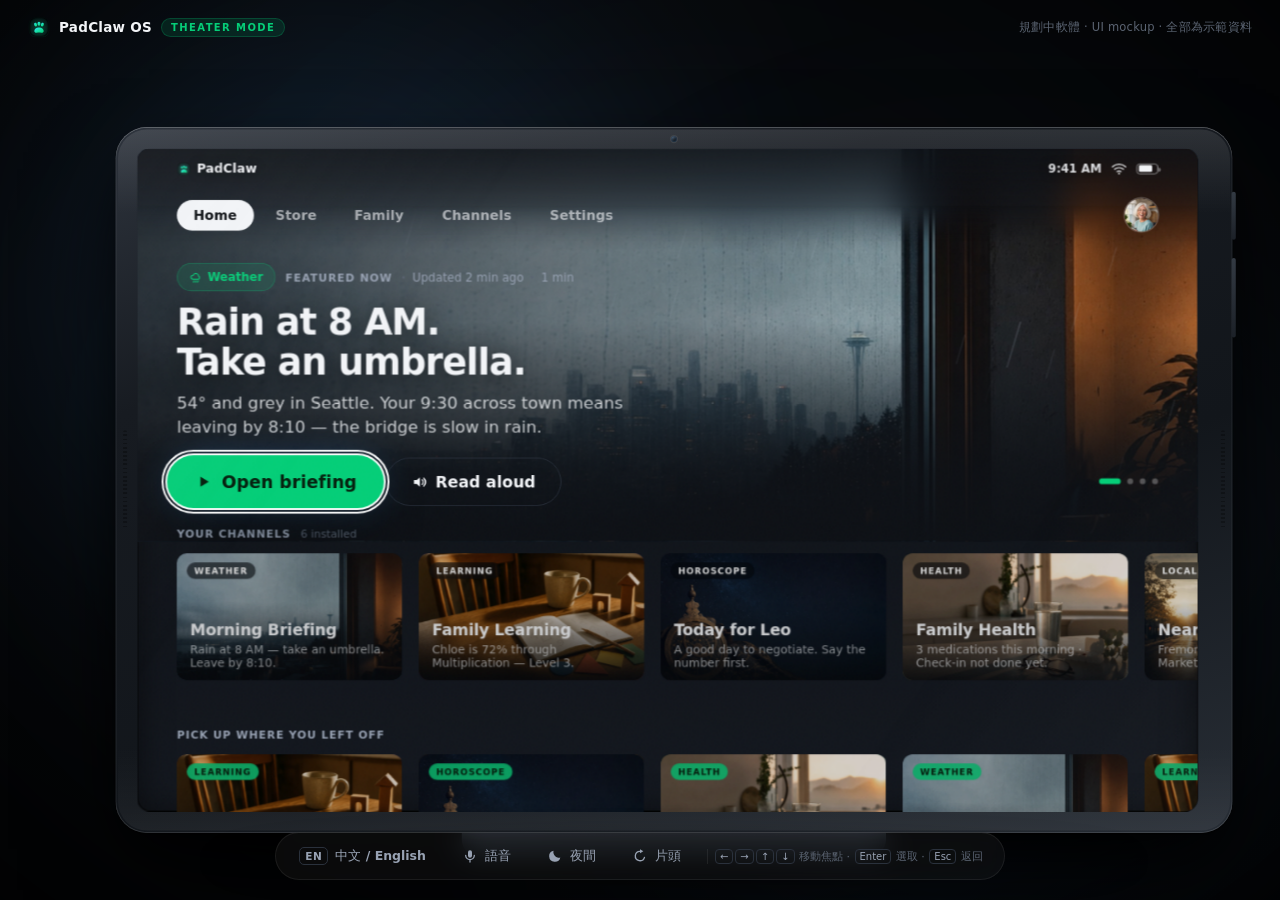
==== commit 1d9fa33c: "Fix sheet click handling; long-form campaign page rewrite - Detail sheets: remove stopPropagation th" ====
--- a/theater/index.html
+++ b/theater/index.html
@@ -6,8 +6,8 @@
 <title>PadClaw OS — Theater Mode 平板顯示劇院</title>
 <meta name="description" content="PadClaw 平板顯示劇院：Netflix / Apple TV 等級的 billboard + shelf 介面示範，含首頁、商城、家庭成員與四大場景頻道。">
 <link rel="icon" href="assets/img/padclaw-appicon.svg" type="image/svg+xml">
-<link rel="stylesheet" href="assets/css/base.css">
-<link rel="stylesheet" href="assets/css/views.css">
+<link rel="stylesheet" href="assets/css/base.css?v4">
+<link rel="stylesheet" href="assets/css/views.css?v4">
 </head>
 <body>
 
@@ -105,8 +105,8 @@
   </div>
 </footer>
 
-<script src="assets/js/art.js"></script>
-<script src="assets/js/data.js"></script>
-<script src="assets/js/app.js"></script>
+<script src="assets/js/art.js?v4"></script>
+<script src="assets/js/data.js?v4"></script>
+<script src="assets/js/app.js?v4"></script>
 </body>
 </html>
--- a/theater/assets/css/base.css
+++ b/theater/assets/css/base.css
@@ -325,7 +325,7 @@
   position:absolute;inset:0;z-index:70;
   display:flex;flex-direction:column;align-items:center;justify-content:center;
   background:#06080B;
-  animation:boot-out .9s var(--ease) 4.4s both;
+  animation:boot-out 1s var(--ease) 7.9s both;
 }
 .boot.is-off{display:none}
 .boot__wrap{position:relative;overflow:hidden;padding:10px 26px}
@@ -461,7 +461,7 @@
 .boot2__glow{
   position:absolute;left:50%;top:44%;width:560px;height:560px;
   transform:translate(-50%,-50%);border-radius:50%;
-  background:radial-gradient(circle,rgba(5,206,120,.22),transparent 62%);
+  background:radial-gradient(circle,rgba(24,223,166,.2),rgba(59,235,255,.07) 40%,transparent 64%);
   filter:blur(30px);
   animation:bt-glow 2.6s var(--ease) both;
 }
@@ -502,3 +502,64 @@
   margin-top:18px;font-size:12.5px;letter-spacing:.42em;text-transform:uppercase;
   color:var(--text-3);animation:fade-in .8s ease 2.9s both;
 }
+
+/* ══ 片頭 v3:星空、掃描線、軌道點、組裝脈衝、系統狀態 ══ */
+.boot3__stars{position:absolute;inset:0;overflow:hidden}
+.boot3__stars i{
+  position:absolute;width:2px;height:2px;border-radius:50%;
+  background:#BFF3FF;opacity:0;
+  animation-name:bt3-star;animation-iteration-count:infinite;animation-timing-function:ease-in-out;
+}
+@keyframes bt3-star{0%,100%{opacity:0}50%{opacity:.55}}
+.boot3__scan{
+  position:absolute;inset:0 auto 0 0;width:2px;
+  background:linear-gradient(180deg,transparent,rgba(59,235,255,.5) 30%,rgba(59,235,255,.5) 70%,transparent);
+  filter:blur(1px);opacity:0;
+  animation:bt3-scan 2.1s cubic-bezier(.65,0,.35,1) .2s both;
+}
+@keyframes bt3-scan{0%{opacity:0;transform:translateX(0)}12%{opacity:.8}88%{opacity:.8}100%{opacity:0;transform:translateX(1279px)}}
+
+.bt-tile{animation-delay:.7s;animation-duration:1.35s}
+.bt-orbit{
+  opacity:0;offset-path:path("M33 7 H95 A26 26 0 0 1 121 33 V95 A26 26 0 0 1 95 121 H33 A26 26 0 0 1 7 95 V33 A26 26 0 0 1 33 7 Z");
+  animation:bt3-orbit 2.05s cubic-bezier(.5,0,.3,1) .7s both;
+  filter:drop-shadow(0 0 6px rgba(59,235,255,.9));
+}
+@keyframes bt3-orbit{0%{opacity:0;offset-distance:0%}8%{opacity:1}92%{opacity:1}100%{opacity:0;offset-distance:100%}}
+
+.bt-p1{animation-delay:2s}
+.bt-p2{animation-delay:2.16s}
+.bt-p3{animation-delay:2.32s}
+.bt-p4{animation-delay:2.5s}
+.bt-pulse{
+  opacity:0;transform-origin:64px 72px;
+  animation:bt3-pulse 1.1s var(--ease) 2.85s both;
+}
+@keyframes bt3-pulse{0%{opacity:.75;transform:scale(.55)}100%{opacity:0;transform:scale(1.65)}}
+
+.boot2__word{animation-delay:3.15s}
+.boot2__sheen{animation-delay:4s}
+
+.boot3__sys{
+  margin-top:26px;width:390px;display:grid;gap:12px;justify-items:center;
+  animation:fade-in .7s ease 3.35s both;
+}
+.boot3__line{
+  min-height:18px;font-family:ui-monospace,SFMono-Regular,Menlo,monospace;
+  font-size:12.5px;letter-spacing:.06em;color:rgba(152,162,179,.9);
+}
+.boot3__line.is-ready{color:#18DFA6;text-shadow:0 0 14px rgba(24,223,166,.6);letter-spacing:.3em;font-weight:700}
+.boot3__bar{width:230px;height:3px;border-radius:2px;background:rgba(255,255,255,.09);overflow:hidden}
+.boot3__bar i{
+  display:block;height:100%;width:0;border-radius:2px;
+  background:linear-gradient(90deg,#05CE78,#3BEBFF);
+  box-shadow:0 0 10px rgba(24,223,166,.7);
+  transition:width .6s var(--ease);
+}
+
+/* ══ 開層時的效能保護:背景特效停播,避免 backdrop-blur 疊動畫造成凍結 ══ */
+body.has-layer .fx{display:none}
+body.has-layer .billboard__art,
+body.has-layer .chan__art{animation-play-state:paused}
+body.has-layer .art__svg svg *{animation-play-state:paused}
+.scrim-full{backdrop-filter:blur(14px);-webkit-backdrop-filter:blur(14px)}
--- a/theater/assets/css/views.css
+++ b/theater/assets/css/views.css
@@ -642,13 +642,13 @@
 
 .mk__idx{margin-top:22px;display:grid;grid-template-columns:repeat(3,1fr);gap:16px}
 .idx{position:relative;padding:16px 18px 0;overflow:hidden;min-height:128px}
-.idx__k{display:block;font-size:13px;font-weight:700;letter-spacing:.08em;text-transform:uppercase;color:var(--text-2)}
-.idx__v{display:block;margin-top:6px;font-size:26px;font-weight:640;letter-spacing:-.018em;font-variant-numeric:tabular-nums}
-.idx__d{position:absolute;top:16px;right:18px;font-size:16px;font-weight:700;font-variant-numeric:tabular-nums}
+.idx__k{position:relative;z-index:2;display:block;font-size:13px;font-weight:700;letter-spacing:.08em;text-transform:uppercase;color:var(--text-2)}
+.idx__v{position:relative;z-index:2;display:block;margin-top:6px;font-size:26px;font-weight:640;letter-spacing:-.018em;font-variant-numeric:tabular-nums}
+.idx__d{position:absolute;z-index:2;top:16px;right:18px;font-size:16px;font-weight:700;font-variant-numeric:tabular-nums}
 .idx.up .idx__d{color:var(--accent)}
 .idx.dn .idx__d{color:#F0728F}
-.spark{display:block;width:100%;height:52px}
-.idx .spark{position:absolute;left:0;right:0;bottom:0}
+.spark{display:block;width:100%;height:52px;pointer-events:none}
+.idx .spark{position:absolute;left:0;right:0;bottom:0;height:40px;opacity:.9}
 
 .mk__body{margin-top:20px;flex:1;display:grid;grid-template-columns:1fr 336px;gap:22px;align-items:start}
 .hold{margin-top:12px;display:grid;gap:2px}
@@ -669,7 +669,8 @@
 .mk__acct{padding:20px 22px 0;overflow:hidden}
 .acct__today{display:block;margin-top:8px;font-size:30px;font-weight:660;letter-spacing:-.02em;color:var(--accent)}
 .acct__ytd{display:block;margin-top:4px;font-size:16px;color:var(--text-2)}
-.mk__acct .spark{margin-top:10px;height:70px}
+.mk__acct .spark{margin-top:10px;height:64px}
+.mk__acct .micro,.acct__today,.acct__ytd{position:relative;z-index:2}
 .acct__note{
   display:flex;align-items:center;gap:8px;margin:0 -22px;padding:12px 22px;
   font-size:13.5px;color:var(--text-3);border-top:1px solid var(--hairline);
@@ -739,5 +740,80 @@
 .mk__why b{color:var(--text)}
 .mk__why-ico{flex:0 0 auto;color:#5BC0BE}
 .mk__idx{margin-top:16px}
-.idx{min-height:104px}
+.idx{min-height:122px;padding-bottom:44px}
 .mk__body{margin-top:14px}
+
+/* ══════════════ 詳情層（第二層） ══════════════ */
+.scrim-full--sheet{align-items:center}
+.sheet{
+  width:880px;max-height:704px;overflow:hidden;
+  border-radius:24px;background:var(--surface);
+  border:1px solid rgba(255,255,255,.1);
+  box-shadow:0 60px 120px -40px rgba(0,0,0,.95);
+  display:flex;flex-direction:column;
+  animation:pop .42s var(--ease) both;
+}
+.sheet__hero{position:relative;height:264px;flex:0 0 auto}
+.sheet__hero .art{position:absolute;inset:0}
+.sheet__hero .art__img,.sheet__hero .art__svg svg{width:100%;height:100%;object-fit:cover}
+.sheet__scrim{position:absolute;inset:0;background:linear-gradient(180deg,rgba(10,13,18,.25) 0%,transparent 32%,rgba(16,20,26,.68) 68%,var(--surface) 100%)}
+.sheet__hero .card__pill{top:16px;left:18px}
+.sheet__x{
+  position:absolute;top:14px;right:14px;z-index:3;
+  width:38px;height:38px;border-radius:50%;display:grid;place-items:center;
+  background:rgba(10,13,18,.6);backdrop-filter:blur(10px);
+  color:rgba(242,244,247,.8);transform:rotate(45deg);
+  transition:background .18s;
+}
+.sheet__x:hover{background:rgba(255,255,255,.18);color:#fff}
+.sheet__head{position:absolute;left:28px;right:28px;bottom:14px;z-index:2}
+.sheet__head h2{font-size:31px;font-weight:640;letter-spacing:-.02em;line-height:1.12;text-shadow:0 2px 22px rgba(0,0,0,.55)}
+.sheet__head p{margin-top:5px;font-size:15px;color:rgba(242,244,247,.75)}
+.sheet__body{padding:20px 28px 24px;overflow-y:auto;scrollbar-width:none}
+.sheet__body::-webkit-scrollbar{display:none}
+.sheet__p{font-size:17px;line-height:1.55;color:rgba(242,244,247,.88)}
+.sheet__p + .sheet__p{margin-top:12px}
+.sheet__body .micro{display:block;margin-top:18px}
+.sheet__list{margin-top:10px;display:grid;gap:8px}
+.sheet__list li{display:flex;align-items:flex-start;gap:10px;font-size:15.5px;line-height:1.45;color:rgba(242,244,247,.84)}
+.sheet__list li span{color:var(--accent);flex:0 0 auto;margin-top:2px}
+.sheet__actions{margin-top:18px;display:flex;gap:12px;flex-wrap:wrap;align-items:center}
+.sheet__spark{flex-basis:100%;padding:6px 2px 2px}
+.sheet__spark .spark{height:120px}
+.sheet__foot{margin-top:16px;display:flex;align-items:center;gap:8px;font-size:13px;color:var(--text-3)}
+
+/* ══════════════ 練習題（互動） ══════════════ */
+.quiz{
+  width:880px;border-radius:24px;padding:30px 36px 34px;
+  background:var(--surface);border:1px solid rgba(255,255,255,.1);
+  box-shadow:0 60px 120px -40px rgba(0,0,0,.95);
+  animation:pop .42s var(--ease) both;
+}
+.quiz__top{display:flex;align-items:center;gap:14px}
+.quiz__no{flex:1;font-size:14px;color:var(--text-2)}
+.quiz__top .sheet__x{position:static}
+.quiz__q{margin-top:24px;font-size:52px;font-weight:640;letter-spacing:-.02em;text-align:center;line-height:1.15}
+.quiz__opts{margin-top:28px;display:grid;grid-template-columns:1fr 1fr;gap:14px}
+.quiz__opt{
+  height:88px;border-radius:20px;font-size:29px;font-weight:640;
+  background:rgba(255,255,255,.05);border:2.5px solid var(--stroke);
+  transition:all .2s var(--ease);
+}
+.quiz__opt:hover{background:rgba(255,255,255,.1);border-color:rgba(255,255,255,.3)}
+.quiz__opt.is-right{background:var(--accent);border-color:var(--accent);color:#06210F;transform:scale(1.03)}
+.quiz__opt.is-wrong{background:rgba(240,114,143,.16);border-color:#F0728F;color:#F0728F;animation:quiz-shake .4s}
+@keyframes quiz-shake{25%{transform:translateX(-7px)}75%{transform:translateX(7px)}}
+.quiz__fb{min-height:56px;margin-top:18px}
+.quiz__retry{text-align:center;font-size:19px;color:#F0B87C}
+.quiz__done{text-align:center}
+.quiz__star{display:inline-grid;place-items:center;width:58px;height:58px;border-radius:50%;
+  background:rgba(224,169,75,.16);color:#F2B33D;animation:bt-pop .5s cubic-bezier(.34,1.56,.64,1) both}
+.quiz__done b{display:block;margin-top:10px;font-size:24px;font-weight:650}
+.quiz__done p{margin-top:7px;font-size:17px;color:rgba(242,244,247,.85)}
+.quiz__note{font-size:14.5px !important;color:var(--text-2) !important}
+.quiz__done .btn{margin-top:16px}
+
+/* 健康歷史列 */
+.box--ico{background:var(--accent-soft);border-color:transparent;color:var(--accent)}
+.box--day{background:transparent;border-color:var(--stroke);color:var(--text-2);font-size:15px;font-weight:700}
+.med--hist{cursor:default}
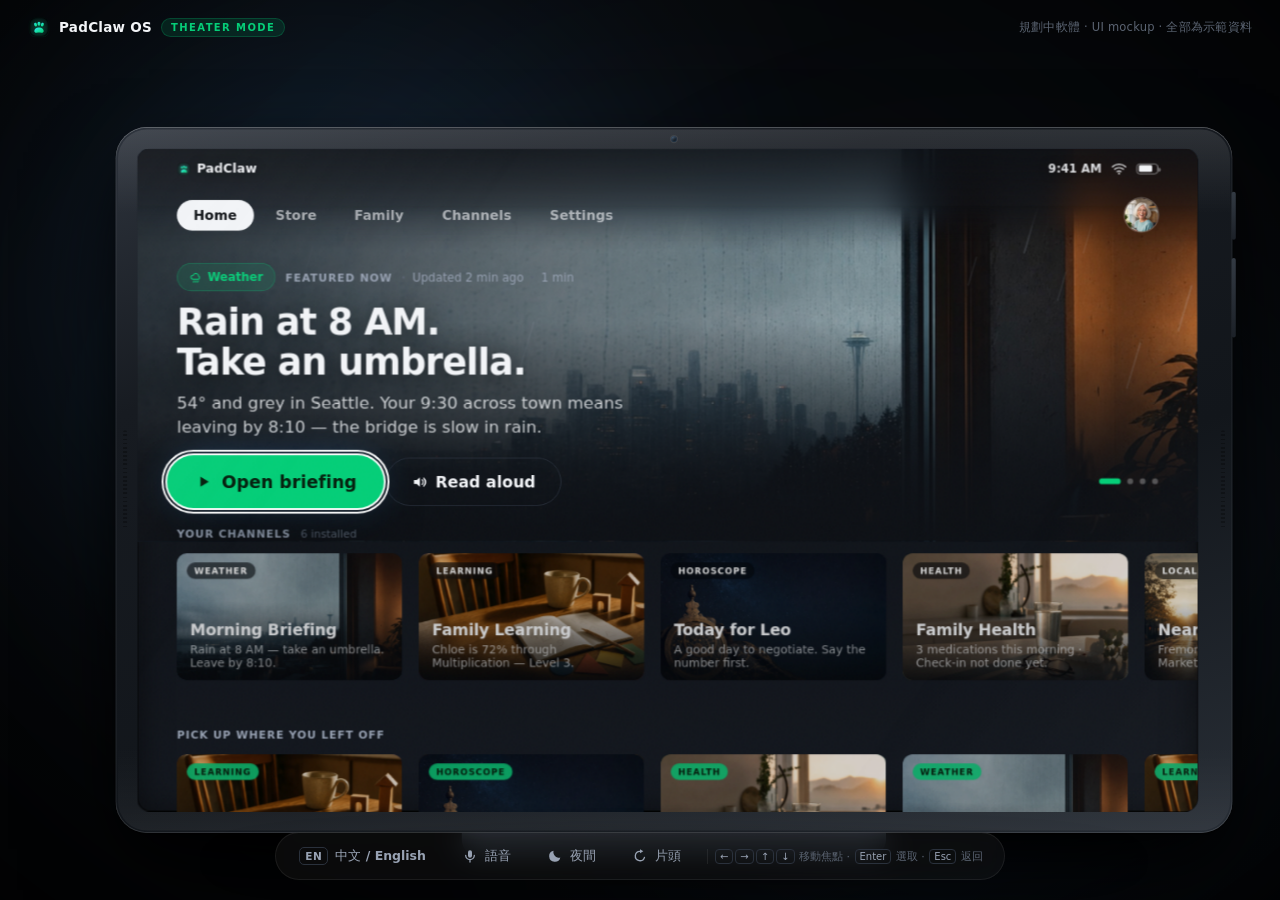
==== commit a1892fa0: "Detail sheets v2: real-product density (assets ?v5) - Stock sheet: range tabs (1D/1W/1M/3M/1Y with d" ====
--- a/theater/index.html
+++ b/theater/index.html
@@ -6,8 +6,8 @@
 <title>PadClaw OS — Theater Mode 平板顯示劇院</title>
 <meta name="description" content="PadClaw 平板顯示劇院：Netflix / Apple TV 等級的 billboard + shelf 介面示範，含首頁、商城、家庭成員與四大場景頻道。">
 <link rel="icon" href="assets/img/padclaw-appicon.svg" type="image/svg+xml">
-<link rel="stylesheet" href="assets/css/base.css?v4">
-<link rel="stylesheet" href="assets/css/views.css?v4">
+<link rel="stylesheet" href="assets/css/base.css?v5">
+<link rel="stylesheet" href="assets/css/views.css?v5">
 </head>
 <body>
 
@@ -105,8 +105,8 @@
   </div>
 </footer>
 
-<script src="assets/js/art.js?v4"></script>
-<script src="assets/js/data.js?v4"></script>
-<script src="assets/js/app.js?v4"></script>
+<script src="assets/js/art.js?v5"></script>
+<script src="assets/js/data.js?v5"></script>
+<script src="assets/js/app.js?v5"></script>
 </body>
 </html>
--- a/theater/assets/css/views.css
+++ b/theater/assets/css/views.css
@@ -817,3 +817,86 @@
 .box--ico{background:var(--accent-soft);border-color:transparent;color:var(--accent)}
 .box--day{background:transparent;border-color:var(--stroke);color:var(--text-2);font-size:15px;font-weight:700}
 .med--hist{cursor:default}
+
+/* ══════════════ 詳情層 v2:真產品密度 ══════════════ */
+.chg-up{color:var(--accent);font-weight:700}
+.chg-dn{color:#F0728F;font-weight:700}
+
+/* 區間切換 */
+.rtabs{display:flex;gap:4px;margin-top:4px;padding:4px;border-radius:var(--r-pill);
+  background:rgba(255,255,255,.05);border:1px solid var(--hairline);width:max-content}
+.rtab{padding:6px 16px;border-radius:var(--r-pill);font-size:13.5px;font-weight:700;
+  color:var(--text-2);letter-spacing:.03em;transition:all .18s}
+.rtab:hover{color:var(--text)}
+.rtab.is-on{background:var(--text);color:#0B0E12}
+
+/* 統計格 */
+.sgrid{margin-top:16px;display:grid;grid-template-columns:repeat(4,1fr);gap:2px;
+  border-radius:14px;overflow:hidden}
+.sg-cell{padding:11px 14px;background:rgba(255,255,255,.035)}
+.sg-cell span{display:block;font-size:11px;font-weight:700;letter-spacing:.08em;
+  text-transform:uppercase;color:var(--text-3)}
+.sg-cell b{display:block;margin-top:4px;font-size:15px;font-weight:640;
+  font-variant-numeric:tabular-nums;letter-spacing:-.01em;white-space:nowrap;
+  overflow:hidden;text-overflow:ellipsis}
+
+/* 持股卡(隱私框) */
+.poscard{margin-top:16px;padding:14px 16px;border-radius:14px;
+  background:var(--accent-soft);border:1px solid rgba(5,206,120,.22)}
+.poscard__row{margin-top:10px;display:grid;grid-template-columns:repeat(5,auto);gap:18px;justify-content:start}
+.poscard__row span{display:block;font-size:11px;font-weight:700;letter-spacing:.07em;
+  text-transform:uppercase;color:var(--text-3)}
+.poscard__row b{display:block;margin-top:3px;font-size:16px;font-weight:640;font-variant-numeric:tabular-nums}
+
+/* 相關消息列表 */
+.newslist{margin-top:10px;display:grid;gap:2px;border-radius:12px;overflow:hidden}
+.newslist li{padding:12px 14px;background:rgba(255,255,255,.035)}
+.newslist li b{display:block;font-size:15.5px;font-weight:600;line-height:1.35}
+.newslist li span{display:block;margin-top:3px;font-size:12.5px;color:var(--text-3)}
+.newslist--link li{cursor:pointer;transition:background .15s}
+.newslist--link li:hover{background:rgba(255,255,255,.08)}
+
+/* 類股 chips */
+.sectors{margin-top:10px;display:flex;gap:8px;flex-wrap:wrap}
+.sector{display:inline-flex;gap:7px;align-items:center;height:32px;padding:0 13px;
+  border-radius:var(--r-pill);font-size:13.5px;color:rgba(242,244,247,.85);
+  background:rgba(255,255,255,.05);border:1px solid var(--hairline)}
+.sector.up b{color:var(--accent)}
+.sector.dn b{color:#F0728F}
+
+/* 評分分佈 + 評論 */
+.ratewrap{margin-top:16px;display:grid;grid-template-columns:110px 1fr;gap:22px;align-items:center;
+  padding:16px;border-radius:14px;background:rgba(255,255,255,.035)}
+.ratebig{text-align:center}
+.ratebig b{display:block;font-size:44px;font-weight:700;letter-spacing:-.03em;line-height:1}
+.ratebig span{display:block;margin-top:4px;font-size:12.5px;color:var(--text-3)}
+.rb{display:grid;grid-template-columns:12px 1fr 34px;gap:10px;align-items:center;font-size:11.5px;color:var(--text-3)}
+.rb + .rb{margin-top:5px}
+.rb i{display:block;height:5px;border-radius:3px;background:var(--track);overflow:hidden}
+.rb b{display:block;height:100%;border-radius:3px;background:#F2B33D}
+.rb em{font-style:normal;text-align:right;font-variant-numeric:tabular-nums}
+.review{margin-top:10px;padding:14px 16px;border-radius:14px;background:rgba(255,255,255,.035)}
+.review__hd{display:flex;align-items:baseline;gap:10px;font-size:13px;color:var(--text-3)}
+.review__hd b{font-size:15px;color:var(--text)}
+.review__stars{color:#F2B33D;letter-spacing:.1em;font-size:12px}
+.review p{margin-top:7px;font-size:15px;line-height:1.5;color:rgba(242,244,247,.86)}
+
+/* 新聞:對你的影響 */
+.foryou{margin-top:14px;padding:15px 18px;border-radius:14px;
+  background:var(--accent-soft);border:1px solid rgba(5,206,120,.22)}
+.foryou p{margin-top:8px;font-size:16px;line-height:1.5;color:rgba(242,244,247,.9)}
+
+/* 命理:相位 + 本週能量 */
+.aspects{margin-top:10px;display:grid;gap:2px;border-radius:12px;overflow:hidden}
+.aspects li{display:flex;gap:14px;padding:12px 14px;background:rgba(255,255,255,.035)}
+.aspects i{flex:0 0 auto;width:36px;height:36px;border-radius:11px;display:grid;place-items:center;
+  font-style:normal;font-size:19px;color:#E0A94B;background:rgba(224,169,75,.12)}
+.aspects b{display:block;font-size:15.5px;font-weight:640}
+.aspects em{display:block;font-style:normal;margin-top:2px;font-size:13.5px;color:var(--text-2);line-height:1.4}
+.weekbar{margin-top:16px;padding:14px 16px;border-radius:14px;background:rgba(255,255,255,.035)}
+.weekbar__cols{margin-top:10px;display:grid;grid-template-columns:repeat(7,1fr);gap:8px;height:64px;align-items:end}
+.wcol{display:flex;flex-direction:column;align-items:center;gap:5px;height:100%;justify-content:flex-end}
+.wcol i{display:block;width:100%;max-width:34px;border-radius:6px;background:var(--track);min-height:8px}
+.wcol.is-today i{background:#E0A94B;box-shadow:0 0 12px rgba(224,169,75,.5)}
+.wcol em{font-style:normal;font-size:10.5px;color:var(--text-3)}
+.wcol.is-today em{color:#E0A94B;font-weight:700}
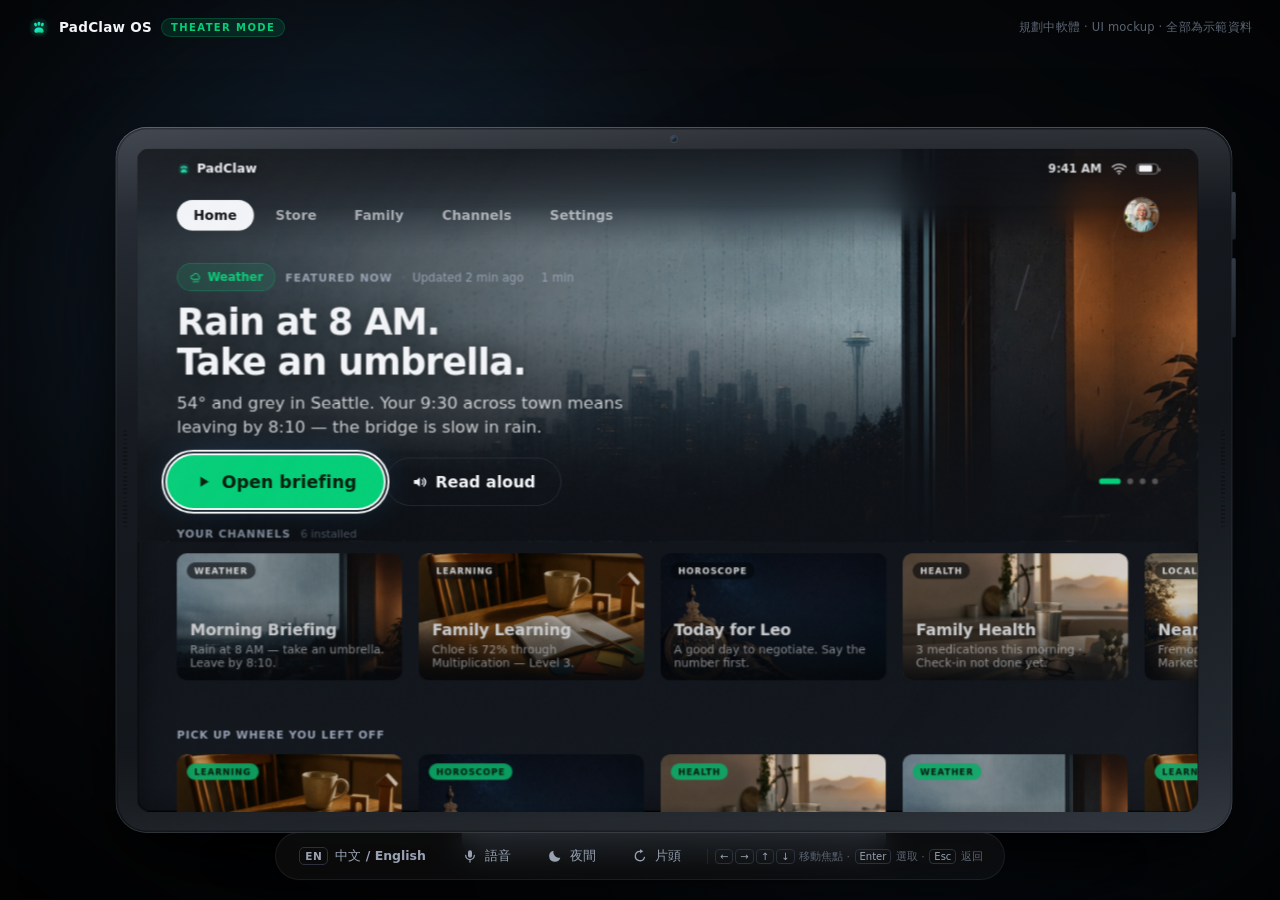
==== commit 0daf0d42: "Mobile support (assets ?v6) - Portrait phones get a branded rotate-to-landscape screen (the demo is " ====
--- a/theater/index.html
+++ b/theater/index.html
@@ -6,8 +6,8 @@
 <title>PadClaw OS — Theater Mode 平板顯示劇院</title>
 <meta name="description" content="PadClaw 平板顯示劇院：Netflix / Apple TV 等級的 billboard + shelf 介面示範，含首頁、商城、家庭成員與四大場景頻道。">
 <link rel="icon" href="assets/img/padclaw-appicon.svg" type="image/svg+xml">
-<link rel="stylesheet" href="assets/css/base.css?v5">
-<link rel="stylesheet" href="assets/css/views.css?v5">
+<link rel="stylesheet" href="assets/css/base.css?v6">
+<link rel="stylesheet" href="assets/css/views.css?v6">
 </head>
 <body>
 
@@ -83,6 +83,19 @@
   </div>
 </main>
 
+<!-- ══ 手機直向:轉橫向引導 ══ -->
+<div class="rotate" id="rotateHint">
+  <img src="assets/img/padclaw-appicon.svg" width="76" height="76" alt="">
+  <b>把手機轉成橫的</b>
+  <span>PadClaw 是一台 12.4 吋的橫向裝置，<br>轉過來才看得到完整的劇院模式。</span>
+  <i>Rotate your phone to landscape</i>
+  <svg viewBox="0 0 48 48" width="40" height="40" aria-hidden="true" class="rotate__icon">
+    <rect x="14" y="6" width="20" height="36" rx="4.5" fill="none" stroke="currentColor" stroke-width="2.4"/>
+    <path d="M40 20a16 16 0 0 0-9-12" fill="none" stroke="#05CE78" stroke-width="2.6" stroke-linecap="round"/>
+    <path d="M31.5 4.5 31 9l4.4-.9z" fill="#05CE78"/>
+  </svg>
+</div>
+
 <!-- ══ 底部遙控列 ══ -->
 <footer class="hud hud--bottom">
   <div class="remote">
@@ -105,8 +118,8 @@
   </div>
 </footer>
 
-<script src="assets/js/art.js?v5"></script>
-<script src="assets/js/data.js?v5"></script>
-<script src="assets/js/app.js?v5"></script>
+<script src="assets/js/art.js?v6"></script>
+<script src="assets/js/data.js?v6"></script>
+<script src="assets/js/app.js?v6"></script>
 </body>
 </html>
--- a/theater/assets/css/base.css
+++ b/theater/assets/css/base.css
@@ -563,3 +563,52 @@
 body.has-layer .chan__art{animation-play-state:paused}
 body.has-layer .art__svg svg *{animation-play-state:paused}
 .scrim-full{backdrop-filter:blur(14px);-webkit-backdrop-filter:blur(14px)}
+
+/* ══════════════════════════════════════════════════════════════
+   行動裝置:手機直向 → 轉向引導;手機橫向 → 裝置吃滿螢幕
+   ══════════════════════════════════════════════════════════════ */
+/* iOS 動態工具列:用 dvh 取代靠不住的 100% */
+@supports (height:100dvh){
+  html,body{height:100dvh}
+}
+
+/* 轉向引導(預設隱藏;只在小螢幕直向出現) */
+.rotate{
+  display:none;position:fixed;inset:0;z-index:120;
+  background:radial-gradient(120% 90% at 50% 8%,rgba(24,223,166,.1),transparent 55%),var(--bg-a);
+  color:var(--text);text-align:center;
+  padding:32px;
+}
+.rotate img{border-radius:20px;box-shadow:0 20px 50px -18px rgba(5,206,120,.45)}
+.rotate b{font-size:24px;font-weight:650;letter-spacing:-.015em}
+.rotate span{font-size:15.5px;line-height:1.6;color:var(--text-2)}
+.rotate i{font-style:normal;font-size:12px;letter-spacing:.18em;text-transform:uppercase;color:var(--text-3)}
+.rotate__icon{color:var(--text-2);animation:rotate-nudge 2.2s var(--ease) infinite}
+@keyframes rotate-nudge{0%,55%,100%{transform:rotate(0)}25%,35%{transform:rotate(-90deg)}}
+
+@media (max-width:920px) and (orientation:portrait){
+  .rotate{display:flex;flex-direction:column;align-items:center;justify-content:center;gap:18px}
+}
+
+/* 小螢幕共用:拔掉展示外框裝飾,效能優先 */
+@media (max-width:920px), (max-height:560px){
+  .room,.screen__grain,.screen__gloss,.hud__note,.remote__hint{display:none}
+  :root{--bezel:10px}
+  .hud{padding:8px 14px}
+  .hud--bottom{padding-bottom:10px}
+  .hud__brand{font-size:12px}
+  .remote{padding:4px 6px;gap:4px}
+  .remote__btn{padding:6px 10px}
+  .device__shell{border-radius:22px}
+  .device__shell::before{border-radius:20px}
+  .device__stand,.device__shadow,.device__grille,.device__btn{display:none}
+  .tabbar__glass{backdrop-filter:blur(10px);-webkit-backdrop-filter:blur(10px)}
+}
+
+/* 手機橫向:HUD 全部讓位——上方收起、遙控列浮到角落,高度全給裝置 */
+@media (max-height:560px) and (orientation:landscape){
+  .hud--top{display:none}
+  .hud--bottom{position:fixed;left:6px;bottom:5px;z-index:60;padding:0}
+  .remote{background:rgba(10,13,17,.6);border-color:rgba(255,255,255,.12)}
+  #btnNight,#btnReplay{display:none}
+}
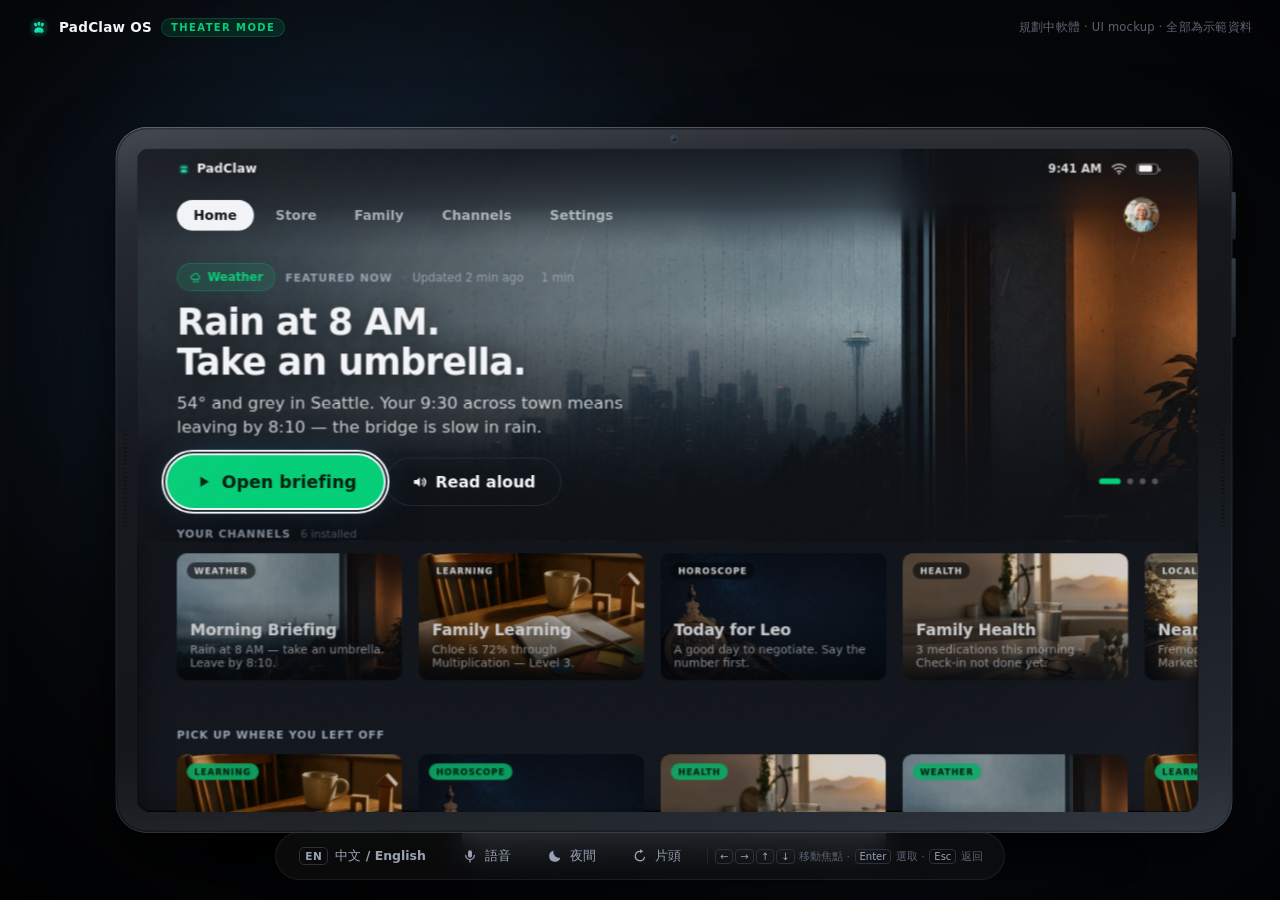
==== commit c02bc1a1: "Campaign page: real UI capture gallery + scene photo captions (assets ?v7) - New ?shot=<screen> kios" ====
--- a/theater/index.html
+++ b/theater/index.html
@@ -6,8 +6,8 @@
 <title>PadClaw OS — Theater Mode 平板顯示劇院</title>
 <meta name="description" content="PadClaw 平板顯示劇院：Netflix / Apple TV 等級的 billboard + shelf 介面示範，含首頁、商城、家庭成員與四大場景頻道。">
 <link rel="icon" href="assets/img/padclaw-appicon.svg" type="image/svg+xml">
-<link rel="stylesheet" href="assets/css/base.css?v6">
-<link rel="stylesheet" href="assets/css/views.css?v6">
+<link rel="stylesheet" href="assets/css/base.css?v7">
+<link rel="stylesheet" href="assets/css/views.css?v7">
 </head>
 <body>
 
@@ -118,8 +118,8 @@
   </div>
 </footer>
 
-<script src="assets/js/art.js?v6"></script>
-<script src="assets/js/data.js?v6"></script>
-<script src="assets/js/app.js?v6"></script>
+<script src="assets/js/art.js?v7"></script>
+<script src="assets/js/data.js?v7"></script>
+<script src="assets/js/app.js?v7"></script>
 </body>
 </html>
--- a/theater/assets/css/base.css
+++ b/theater/assets/css/base.css
@@ -612,3 +612,12 @@
   .remote{background:rgba(10,13,17,.6);border-color:rgba(255,255,255,.12)}
   #btnNight,#btnReplay{display:none}
 }
+
+/* ══ 截圖模式:只輸出 1280×800 的螢幕本體 ══ */
+body.is-shot .hud,body.is-shot .rotate{display:none!important}
+body.is-shot .stage{display:block}
+body.is-shot .device{position:fixed;left:0;top:0;width:1280px;transform:none;animation:none}
+body.is-shot .device__shell{padding:0;border-radius:0;background:none;box-shadow:none}
+body.is-shot .device__shell::before,body.is-shot .device__cam,body.is-shot .device__grille,
+body.is-shot .device__btn,body.is-shot .device__stand,body.is-shot .device__shadow{display:none}
+body.is-shot .screen{border-radius:0;box-shadow:none}
